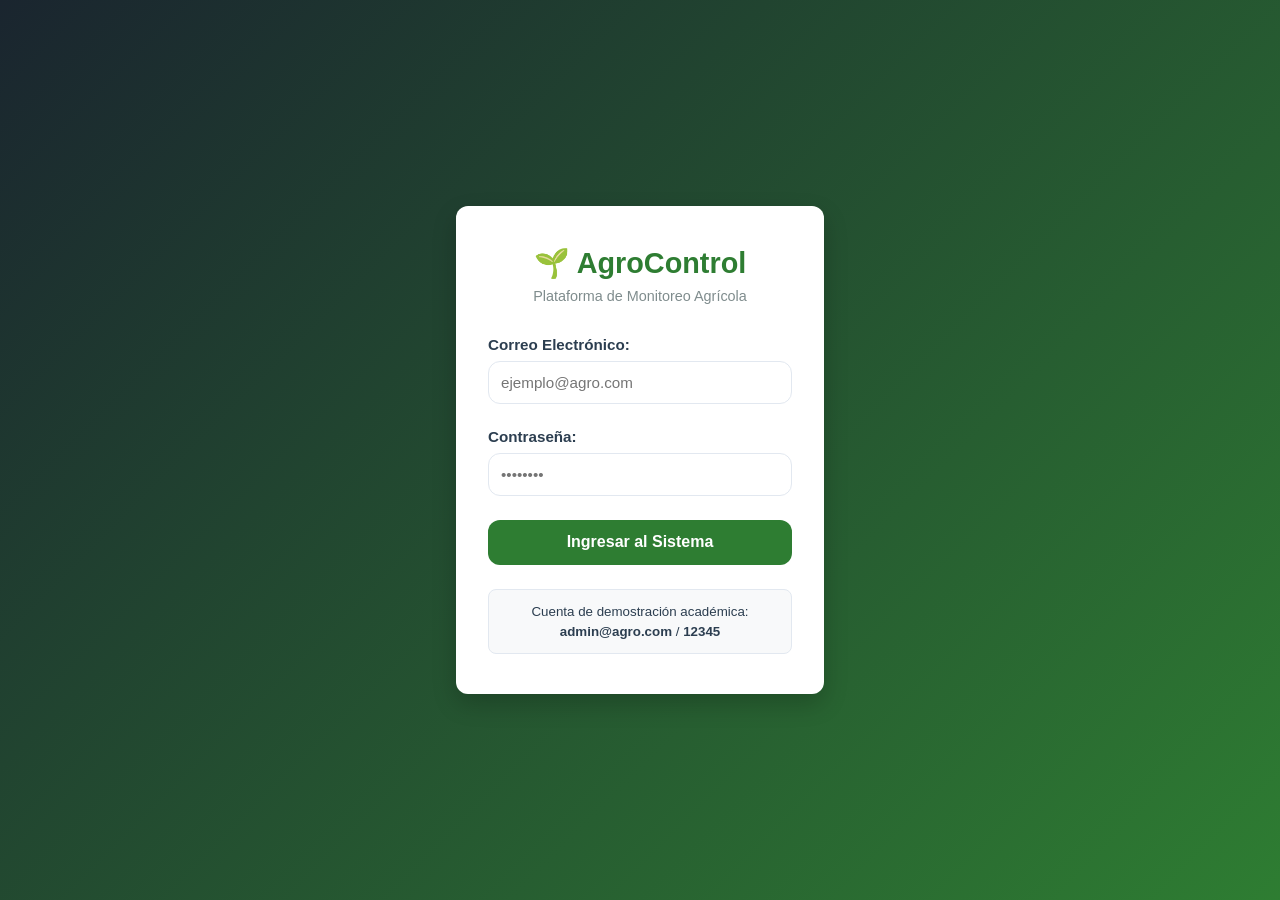
==== index.html @ d598c56b "proyecto de aplicaciones web" ====
<!DOCTYPE html>
<html lang="es">
<head>
    <meta charset="UTF-8">
    <meta name="viewport" content="width=device-width, initial-scale=1.0">
    <title>AgroControl - Identificación de Plagas</title>
    <link rel="stylesheet" href="css/style.css">
</head>
<body>

    <div class="dashboard-container">
        
        <aside class="sidebar">
            <div class="logo">
                <h2>AgroControl</h2>
            </div>
            <nav class="menu">
                <a href="#" class="active">Analizar Cultivo</a>
                <a href="#">Historial Local</a>
                <a href="#" id="btn-cerrar-sesion" style="margin-top: 10px; color: #e74c3c;">Cerrar Sesión</a>
            </nav>
            <div class="history-panel">
                <h3>Consultas Recientes</h3>
                <ul id="lista-historial">
                    <li><a href="#">Consulta 1</a></li>
                    <li><a href="#">Consulta 2</a></li>
                </ul>
            </div>
        </aside>

        <main class="main-content">
            <header class="main-header">
                <h1>Monitoreo y Diagnóstico Agrícola</h1>
                <p>Detecta plagas mediante descripción o imágenes asistido por IA.</p>
            </header>

            <section class="dashboard-grid">
                
                <div class="card card-form">
                    <h3>Formulario de Consulta</h3>
                    <form id="form-consulta">
                        
                        <div class="form-group">
                            <label for="descripcion">Descripción de los síntomas o la plaga:</label>
                            <textarea id="descripcion" placeholder="Ej. Hojas amarillas con pequeños puntos negros en el reverso, cultivo de tomate..."></textarea>
                        </div>

                        <div class="form-group">
                            <label for="imagen-plaga">O sube una fotografía del daño:</label>
                            <div class="file-drop-area">
                                <input type="file" id="imagen-plaga" accept="image/jpeg, image/png">
                                <p class="file-msg">Arrastra o selecciona una imagen (JPG/PNG)</p>
                            </div>
                            <div id="preview-container" class="hidden">
                                <img id="img-preview" src="" alt="Vista previa">
                            </div>
                        </div>

                        <button type="submit" id="btn-enviar" class="btn-primary">Analizar con Gemini</button>
                    </form>
                </div>

                <div class="card card-results" id="panel-resultados">
                    <div class="placeholder-results">
                        <p>Los resultados del análisis biológico aparecerán aquí una vez envíes el formulario.</p>
                    </div>
                    
                    <div id="resultado-activo" class="hidden">
                        <div class="result-header">
                            <h2 id="res-nombre-comun">Nombre de la Plaga</h2>
                            <em id="res-nombre-cientifico">Nombre científico</em>
                            <span id="res-confianza" class="badge">0% Confianza</span>
                        </div>
                        
                        <div class="result-body">
                            <div class="result-section">
                                <h4>Cultivos Afectados</h4>
                                <p id="res-cultivos"></p>
                            </div>
                            <div class="result-section">
                                <h4>Daños Causados</h4>
                                <p id="res-danos"></p>
                            </div>
                            
                            <h3>Estrategias de Manejo</h3>
                            <div class="management-grid">
                                <div class="manage-box cultural">
                                    <h5>Control Cultural</h5>
                                    <p id="res-cultural"></p>
                                </div>
                                <div class="manage-box biologico">
                                    <h5>Control Biológico</h5>
                                    <p id="res-biologico"></p>
                                </div>
                                <div class="manage-box quimico">
                                    <h5>Control Químico</h5>
                                    <p id="res-quimico"></p>
                                </div>
                            </div>
                        </div>
                    </div>

                </div>

            </section>
        </main>
    </div>

    <script type="module" src="js/main.js"></script>
</body>
</html>
---- css/style.css ----
/* ==========================================================================
   1. VARIABLES DE DISEÑO (Colores y Estilos Globales)
   ========================================================================== */
:root {
    --primary-color: #2e7d32;       /* Verde principal agrícola */
    --primary-hover: #1b5e20;       /* Verde más oscuro para estados hover */
    --bg-dashboard: #f4f6f9;        /* Fondo gris claro y limpio */
    --bg-card: #ffffff;             /* Fondo de tarjetas blanco */
    --text-main: #2c3e50;           /* Color de texto principal */
    --text-muted: #7f8c8d;          /* Color de texto secundario/atenuado */
    --border-color: #e2e8f0;        /* Color para bordes sutiles */
    
    /* Colores para los tipos de control y alertas */
    --cultural-color: #3498db;      /* Azul */
    --biologico-color: #2ecc71;     /* Verde brillante */
    --quimico-color: #e74c3c;        /* Rojo */
    --warning-color: #f1c40f;       /* Amarillo */
    
    --radius: 12px;                 /* Bordes redondeados modernos */
    --transition: all 0.3s ease;    /* Transiciones suaves */
}

/* ==========================================================================
   2. RESET Y ESTILOS BASE
   ========================================================================== */
* {
    margin: 0;
    padding: 0;
    box-sizing: border-box;
    font-family: 'Segoe UI', Tahoma, Geneva, Verdana, sans-serif;
}

body {
    background-color: var(--bg-dashboard);
    color: var(--text-main);
    min-height: 100vh;
}

/* ==========================================================================
   3. ESTRUCTURA PRINCIPAL (DASHBOARD LAYOUT)
   ========================================================================== */
.dashboard-container {
    display: flex;
    min-height: 100vh;
}

/* Barra Lateral (Sidebar) */
.sidebar {
    width: 280px;
    background-color: #1a252f;      /* Fondo oscuro elegante */
    color: #ffffff;
    padding: 2rem 1.5rem;
    display: flex;
    flex-direction: column;
    gap: 2rem;
}

.logo h2 {
    font-size: 1.5rem;
    color: #2ecc71;
    display: flex;
    align-items: center;
    gap: 0.5rem;
}

.menu {
    display: flex;
    flex-direction: column;
    gap: 0.5rem;
}

.menu a {
    color: #ecf0f1;
    text-decoration: none;
    padding: 0.8rem 1rem;
    border-radius: var(--radius);
    transition: var(--transition);
    font-weight: 500;
}

.menu a:hover, .menu a.active {
    background-color: var(--primary-color);
    color: #ffffff;
}

/* Panel de Historial dentro del Sidebar */
.history-panel {
    margin-top: auto; /* Empuja el historial hacia abajo */
    border-top: 1px solid #34495e;
    padding-top: 1.5rem;
}

.history-panel h3 {
    font-size: 0.9rem;
    text-transform: uppercase;
    letter-spacing: 1px;
    color: var(--text-muted);
    margin-bottom: 1rem;
}

#lista-historial {
    list-style: none;
    max-height: 200px;
    overflow-y: auto;
}

#lista-historial li {
    padding: 0.6rem;
    font-size: 0.85rem;
    border-bottom: 1px solid #34495e;
    cursor: pointer;
    transition: var(--transition);
    white-space: nowrap;
    overflow: hidden;
    text-overflow: ellipsis;
}

#lista-historial li:hover {
    color: #2ecc71;
    background-color: rgba(255, 255, 255, 0.05);
}

/* Área de Contenido Principal */
.main-content {
    flex: 1;
    padding: 2rem;
    display: flex;
    flex-direction: column;
    gap: 2rem;
}

.main-header h1 {
    font-size: 2rem;
    color: #1a252f;
    margin-bottom: 0.25rem;
}

.main-header p {
    color: var(--text-muted);
}

/* Grid del Dashboard (2 Columnas) */
.dashboard-grid {
    display: grid;
    grid-template-columns: 1fr 1.2fr; /* Columna de resultados un poco más ancha */
    gap: 1.5rem;
    align-items: start;
}

/* Targetas (Cards) Generales */
.card {
    background-color: var(--bg-card);
    border-radius: var(--radius);
    padding: 2rem;
    box-shadow: 0 4px 6px rgba(0, 0, 0, 0.05);
    border: 1px solid var(--border-color);
}

.card h3 {
    margin-bottom: 1.5rem;
    font-size: 1.25rem;
    color: #1a252f;
    border-bottom: 2px solid var(--border-color);
    padding-bottom: 0.5rem;
}

/* ==========================================================================
   4. FORMULARIO DE CONSULTA
   ========================================================================== */
.form-group {
    margin-bottom: 1.5rem;
}

.form-group label {
    display: block;
    margin-bottom: 0.5rem;
    font-weight: 600;
    font-size: 0.95rem;
}

textarea {
    width: 100%;
    height: 120px;
    padding: 0.75rem;
    border: 1px solid var(--border-color);
    border-radius: var(--radius);
    resize: none;
    font-size: 0.95rem;
    outline: none;
    transition: var(--transition);
}

textarea:focus {
    border-color: var(--primary-color);
    box-shadow: 0 0 0 3px rgba(46, 125, 50, 0.15);
}

/* Zona de Carga de Archivos (Drag & Drop) */
.file-drop-area {
    border: 2px dashed var(--border-color);
    border-radius: var(--radius);
    padding: 1.5rem;
    text-align: center;
    position: relative;
    background-color: #fafafa;
    cursor: pointer;
    transition: var(--transition);
}

.file-drop-area:hover {
    border-color: var(--primary-color);
    background-color: rgba(46, 125, 50, 0.02);
}

.file-drop-area input[type="file"] {
    position: absolute;
    left: 0;
    top: 0;
    width: 100%;
    height: 100%;
    opacity: 0;
    cursor: pointer;
}

.file-msg {
    color: var(--text-muted);
    font-size: 0.9rem;
}

/* Vista previa de imagen */
#preview-container {
    margin-top: 1rem;
    text-align: center;
}

#img-preview {
    max-width: 100%;
    max-height: 180px;
    border-radius: 8px;
    border: 1px solid var(--border-color);
}

/* Botón Principal */
.btn-primary {
    width: 100%;
    background-color: var(--primary-color);
    color: white;
    border: none;
    padding: 0.85rem;
    font-size: 1rem;
    font-weight: bold;
    border-radius: var(--radius);
    cursor: pointer;
    transition: var(--transition);
}

.btn-primary:hover {
    background-color: var(--primary-hover);
}

/* ==========================================================================
   5. FICHA DE RESULTADOS (RESPUESTA DE IA)
   ========================================================================== */
.placeholder-results {
    display: flex;
    align-items: center;
    justify-content: center;
    height: 300px;
    text-align: center;
    color: var(--text-muted);
    font-style: italic;
}

.result-header {
    margin-bottom: 1.5rem;
    position: relative;
}

.result-header h2 {
    color: var(--primary-color);
    font-size: 1.6rem;
}

.result-header em {
    color: var(--text-muted);
    font-size: 1rem;
    display: block;
    margin-top: 0.2rem;
}

/* Badge de Confianza */
.badge {
    position: absolute;
    right: 0;
    top: 50%;
    transform: translateY(-50%);
    background-color: var(--warning-color);
    color: #1a252f;
    padding: 0.35rem 0.75rem;
    border-radius: 20px;
    font-size: 0.85rem;
    font-weight: bold;
}

.result-section {
    margin-bottom: 1.25rem;
}

.result-section h4 {
    font-size: 0.95rem;
    color: #1a252f;
    margin-bottom: 0.3rem;
    text-transform: uppercase;
    letter-spacing: 0.5px;
}

.result-section p {
    font-size: 0.95rem;
    line-height: 1.5;
}

/* Grid de estrategias de manejo (3 Cajas) */
#resultado-activo h3 {
    margin-top: 1.5rem;
    margin-bottom: 1rem;
    font-size: 1.1rem;
}

.management-grid {
    display: grid;
    grid-template-columns: 1fr;
    gap: 1rem;
}

.manage-box {
    padding: 1rem;
    border-radius: 8px;
    border-left: 5px solid transparent;
}

.manage-box h5 {
    font-size: 0.95rem;
    margin-bottom: 0.3rem;
}

.manage-box p {
    font-size: 0.88rem;
    line-height: 1.4;
}

/* Variaciones por tipo de control */
.cultural {
    background-color: rgba(52, 152, 219, 0.08);
    border-left-color: var(--cultural-color);
}
.cultural h5 { color: var(--cultural-color); }

.biologico {
    background-color: rgba(46, 204, 113, 0.08);
    border-left-color: var(--biologico-color);
}
.biologico h5 { color: var(--biologico-color); }

.quimico {
    background-color: rgba(231, 76, 60, 0.08);
    border-left-color: var(--quimico-color);
}
.quimico h5 { color: var(--quimico-color); }


/* ==========================================================================
   6. CLASES DE UTILIDAD (CONTROL DE ESTADOS)
   ========================================================================== */
.hidden {
    display: none !important;
}

/* Responsive para pantallas medianas o pequeñas */
@media (max-width: 1024px) {
    .dashboard-grid {
        grid-template-columns: 1fr; /* Pasa a una sola columna */
    }
    
    .sidebar {
        width: 70px;
        padding: 2rem 0.5rem;
        align-items: center;
    }
    
    .logo h2, .menu a, .history-panel {
        display: none; /* Simplifica el sidebar en móviles/tablets */
    }
}
/* ==========================================================================
   7. ESTILOS ESPECÍFICOS PARA EL LOGIN
   ========================================================================== */
.login-body {
    display: flex;
    justify-content: center;
    align-items: center;
    background: linear-gradient(135deg, #1a252f 0%, #2e7d32 100%);
    height: 100vh;
}

.login-container {
    width: 100%;
    max-width: 400px;
    padding: 1rem;
}

.login-card {
    background-color: var(--bg-card);
    border-radius: var(--radius);
    padding: 2.5rem 2rem;
    box-shadow: 0 10px 25px rgba(0, 0, 0, 0.2);
}

.login-header {
    text-align: center;
    margin-bottom: 2rem;
}

.login-header h2 {
    color: var(--primary-color);
    font-size: 1.8rem;
    margin-bottom: 0.5rem;
}

.login-header p {
    color: var(--text-muted);
    font-size: 0.9rem;
}

/* Estilo para las entradas de texto del login */
.login-card input[type="email"],
.login-card input[type="password"] {
    width: 100%;
    padding: 0.75rem;
    border: 1px solid var(--border-color);
    border-radius: var(--radius);
    outline: none;
    font-size: 0.95rem;
    transition: var(--transition);
}

.login-card input[type="email"]:focus,
.login-card input[type="password"]:focus {
    border-color: var(--primary-color);
    box-shadow: 0 0 0 3px rgba(46, 125, 50, 0.15);
}

.login-footer {
    margin-top: 1.5rem;
    text-align: center;
    background-color: #f8f9fa;
    padding: 0.75rem;
    border-radius: 8px;
    border: 1px solid var(--border-color);
}

.login-footer small {
    color: var(--text-main);
    line-height: 1.4;
}
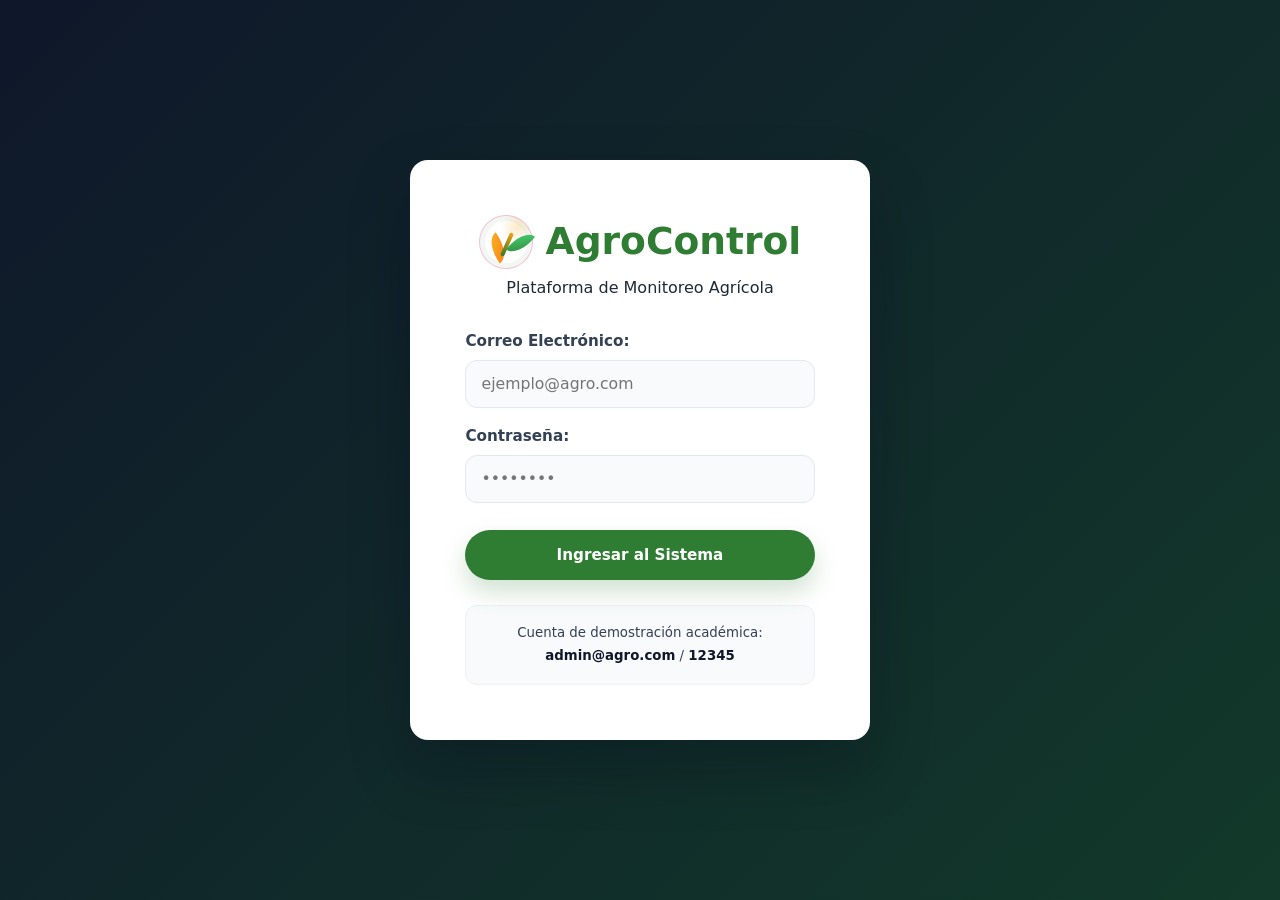
==== commit 363defbb: "Actualiza-interfaz-AgroControl" ====
--- a/index.html
+++ b/index.html
@@ -8,41 +8,47 @@
 </head>
 <body>
 
+    <header class="site-header">
+        <nav class="top-nav" aria-label="Navegación principal">
+            <a class="brand" href="#" aria-label="AgroControl inicio">
+                <span class="brand-mark" aria-hidden="true">
+                    <span class="brand-leaf leaf-one"></span>
+                    <span class="brand-leaf leaf-two"></span>
+                </span>
+                <span class="brand-name">AgroControl</span>
+            </a>
+
+            <div class="menu">
+                <a href="#" id="menu-analizar" class="active">Analizar Cultivo</a>
+                <a href="#" id="menu-calculadora">Calculadora de Dosis</a>
+                <a href="#historial-reciente">Consultas Recientes</a>
+                <a href="#panel-resultados">Resultados</a>
+            </div>
+
+            <a href="login.html" id="btn-cerrar-sesion" class="nav-cta" onclick="sessionStorage.clear();">Cerrar Sesión</a>
+        </nav>
+
+        <section class="history-panel" id="historial-reciente" aria-label="Consultas recientes">
+            <h3>Consultas Recientes</h3>
+            <ul id="lista-historial"></ul>
+        </section>
+    </header>
+
     <div class="dashboard-container">
-        
-        <aside class="sidebar">
-            <div class="logo">
-                <h2>AgroControl</h2>
-            </div>
-            <nav class="menu">
-                <a href="#" class="active">Analizar Cultivo</a>
-                <a href="#">Historial Local</a>
-                <a href="#" id="btn-cerrar-sesion" style="margin-top: 10px; color: #e74c3c;">Cerrar Sesión</a>
-            </nav>
-            <div class="history-panel">
-                <h3>Consultas Recientes</h3>
-                <ul id="lista-historial">
-                    <li><a href="#">Consulta 1</a></li>
-                    <li><a href="#">Consulta 2</a></li>
-                </ul>
-            </div>
-        </aside>
 
         <main class="main-content">
-            <header class="main-header">
-                <h1>Monitoreo y Diagnóstico Agrícola</h1>
-                <p>Detecta plagas mediante descripción o imágenes asistido por IA.</p>
+            <header class="main-header-moderno">
+                <h1>Tecnología agrícola que funciona. <span class="accent-text">Exacta.</span></h1>
+                <p>Agencia interna de monitoreo y control biológico para tus cultivos</p>
             </header>
 
-            <section class="dashboard-grid">
-                
+            <section id="vista-diagnostico" class="dashboard-grid">
                 <div class="card card-form">
                     <h3>Formulario de Consulta</h3>
                     <form id="form-consulta">
-                        
                         <div class="form-group">
                             <label for="descripcion">Descripción de los síntomas o la plaga:</label>
-                            <textarea id="descripcion" placeholder="Ej. Hojas amarillas con pequeños puntos negros en el reverso, cultivo de tomate..."></textarea>
+                            <textarea id="descripcion" placeholder="Ej. Hojas amarillas con pequeños puntos negros en el reverso..."></textarea>
                         </div>
 
                         <div class="form-group">
@@ -74,15 +80,20 @@
                         
                         <div class="result-body">
                             <div class="result-section">
-                                <h4>Cultivos Afectados</h4>
+                                <h4>📸 Fotos de Referencia Real (Comunidad iNaturalist)</h4>
+                                <div id="inaturalist-galeria" class="photos-grid"></div>
+                            </div>
+
+                            <div class="result-section">
+                                <h4>🎯 Cultivos Afectados</h4>
                                 <p id="res-cultivos"></p>
                             </div>
                             <div class="result-section">
-                                <h4>Daños Causados</h4>
+                                <h4>⚠️ Daños Causados</h4>
                                 <p id="res-danos"></p>
                             </div>
                             
-                            <h3>Estrategias de Manejo</h3>
+                            <h3>🛡️ Estrategias de Manejo</h3>
                             <div class="management-grid">
                                 <div class="manage-box cultural">
                                     <h5>Control Cultural</h5>
@@ -99,13 +110,81 @@
                             </div>
                         </div>
                     </div>
+                </div>
+            </section>
 
+            <section id="vista-calculadora" class="dashboard-grid hidden">
+                <div class="card">
+                    <h3>Cálculo de Insumos</h3>
+                    <form id="form-calculadora">
+                        <div class="form-group">
+                            <label for="calc-plaga">Selecciona la Plaga a tratar:</label>
+                            <select id="calc-plaga" required>
+                                <option value="" disabled selected>-- Elige una opción --</option>
+                                <option value="cogollero">Gusano Cogollero (Maíz)</option>
+                                <option value="pulgon">Pulgón Agrícola (Hortalizas)</option>
+                                <option value="blanca">Mosca Blanca (Tomate/Frutales)</option>
+                                <option value="arana">Araña Roja (General)</option>
+                            </select>
+                        </div>
+
+                        <div style="display: flex; gap: 10px; margin-bottom: 1.5rem;">
+                            <div style="flex: 2;">
+                                <label style="display:block; margin-bottom:0.5rem; font-weight:600;">Tamaño del terreno:</label>
+                                <input type="number" id="calc-tamano" min="1" step="any" placeholder="Ej. 500" required style="width: 100%; padding: 0.75rem; border: 1px solid var(--border-color); border-radius: var(--radius); outline: none;">
+                            </div>
+                            <div style="flex: 1;">
+                                <label style="display:block; margin-bottom:0.5rem; font-weight:600;">Unidad:</label>
+                                <select id="calc-unidad" style="width: 100%; padding: 0.75rem; border: 1px solid var(--border-color); border-radius: var(--radius); outline: none; background: white;">
+                                    <option value="m2">m²</option>
+                                    <option value="ha">Hectáreas</option>
+                                </select>
+                            </div>
+                        </div>
+
+                        <button type="submit" class="btn-primary">Calcular Dosificación</button>
+                    </form>
                 </div>
 
+                <div class="card" id="panel-calc-resultados">
+                    <h3>Dosificación Recomendada</h3>
+                    <div id="calc-placeholder" class="placeholder-results" style="height: 200px;">
+                        <p>Introduce los datos métricos de tu cultivo para generar las proporciones de mezcla.</p>
+                    </div>
+                    
+                    <div id="calc-resultado-activo" class="hidden">
+                        <div class="result-header">
+                            <h2 id="calc-res-plaga" style="color: var(--primary-color);">Tratamiento</h2>
+                        </div>
+                        
+                        <div class="management-grid">
+                            <div class="manage-box biologico">
+                                <h5 id="calc-lbl-insumo">Insumo Ecológico</h5>
+                                <p style="font-size: 1.4rem; font-weight: bold;" id="calc-res-insumo">0 L</p>
+                            </div>
+                            <div class="manage-box cultural">
+                                <h5>Volumen de Agua</h5>
+                                <p style="font-size: 1.4rem; font-weight: bold;" id="calc-res-agua">0 L</p>
+                            </div>
+                        </div>
+                        
+                        <div style="margin-top: 1.5rem; padding: 1rem; background-color: #f8f9fa; border-radius: 8px;">
+                            <h4>📅 Aplicación Técnica</h4>
+                            <p id="calc-res-nota" style="font-size: 0.9rem; font-style: italic;"></p>
+                        </div>
+                    </div>
+                </div>
             </section>
         </main>
     </div>
 
+    <script>
+        document.getElementById('btn-cerrar-sesion')?.addEventListener('click', (e) => {
+            e.preventDefault();
+            sessionStorage.clear();
+            window.location.replace('login.html');
+        });
+    </script>
     <script type="module" src="js/main.js"></script>
 </body>
-</html>+</html>
--- a/css/style.css
+++ b/css/style.css
@@ -1,23 +1,26 @@
 /* ==========================================================================
-   1. VARIABLES DE DISEÑO (Colores y Estilos Globales)
+   1. VARIABLES DE DISEÑO (Estilo Prémium Minimalista)
    ========================================================================== */
 :root {
     --primary-color: #2e7d32;       /* Verde principal agrícola */
-    --primary-hover: #1b5e20;       /* Verde más oscuro para estados hover */
-    --bg-dashboard: #f4f6f9;        /* Fondo gris claro y limpio */
-    --bg-card: #ffffff;             /* Fondo de tarjetas blanco */
-    --text-main: #2c3e50;           /* Color de texto principal */
-    --text-muted: #7f8c8d;          /* Color de texto secundario/atenuado */
-    --border-color: #e2e8f0;        /* Color para bordes sutiles */
+    --primary-hover: #1b5e20;       /* Verde oscuro para hover */
+    --accent-color: #f59e0b;        /* Acento cálido para llamados a la acción */
+    --accent-strong: #d81b60;       /* Acento tipo referencia para barras y botones */
+    --bg-dashboard: #f8fafc;        /* Fondo gris ultra claro y limpio */
+    --bg-card: #ffffff;             /* Fondo blanco para tarjetas */
+    --text-main: #0f172a;           /* Texto oscuro moderno */
+    --text-muted: #64748b;          /* Texto secundario atenuado */
+    --border-color: #e2e8f0;        /* Bordes sutiles */
     
-    /* Colores para los tipos de control y alertas */
-    --cultural-color: #3498db;      /* Azul */
-    --biologico-color: #2ecc71;     /* Verde brillante */
-    --quimico-color: #e74c3c;        /* Rojo */
-    --warning-color: #f1c40f;       /* Amarillo */
+    /* Colores temáticos de control */
+    --cultural-color: #3498db;
+    --biologico-color: #2ecc71;
+    --quimico-color: #e74c3c;
+    --warning-color: #f1c40f;
     
-    --radius: 12px;                 /* Bordes redondeados modernos */
-    --transition: all 0.3s ease;    /* Transiciones suaves */
+    --radius-lg: 20px;              /* Bordes muy redondeados como la referencia */
+    --radius-md: 12px;
+    --transition: all 0.3s cubic-bezier(0.4, 0, 0.2, 1);
 }
 
 /* ==========================================================================
@@ -27,145 +30,349 @@
     margin: 0;
     padding: 0;
     box-sizing: border-box;
-    font-family: 'Segoe UI', Tahoma, Geneva, Verdana, sans-serif;
+    font-family: 'Segoe UI', system-ui, -apple-system, sans-serif;
 }
 
 body {
-    background-color: var(--bg-dashboard);
+    position: relative;
+    isolation: isolate;
+    overflow-x: hidden;
+    background:
+        linear-gradient(135deg, rgba(248, 250, 252, 0.92), rgba(236, 253, 245, 0.86)),
+        var(--bg-dashboard);
     color: var(--text-main);
     min-height: 100vh;
 }
 
+body:not(.login-body)::before,
+body:not(.login-body)::after {
+    content: "";
+    position: fixed;
+    inset: 0;
+    pointer-events: none;
+    z-index: 0;
+}
+
+body:not(.login-body) > * {
+    position: relative;
+    z-index: 1;
+}
+
+body:not(.login-body)::before {
+    background:
+        linear-gradient(115deg, transparent 0 24%, rgba(46, 125, 50, 0.08) 24% 26%, transparent 26% 45%, rgba(245, 158, 11, 0.08) 45% 46%, transparent 46% 100%),
+        repeating-linear-gradient(105deg, rgba(46, 125, 50, 0.08) 0 2px, transparent 2px 34px),
+        linear-gradient(180deg, rgba(240, 253, 244, 0.95), rgba(248, 250, 252, 0.98) 46%, rgba(236, 253, 245, 0.92));
+    background-size: 140% 140%, 320px 320px, 100% 100%;
+    opacity: 0.95;
+    animation: fieldDrift 18s linear infinite;
+}
+
+body:not(.login-body)::after {
+    background:
+        radial-gradient(circle at 18% 18%, rgba(255, 255, 255, 0.82) 0 1px, transparent 1px 100%),
+        linear-gradient(90deg, rgba(15, 23, 42, 0.035) 1px, transparent 1px),
+        linear-gradient(180deg, rgba(15, 23, 42, 0.03) 1px, transparent 1px);
+    background-size: 120px 120px, 64px 64px, 64px 64px;
+    -webkit-mask-image: linear-gradient(180deg, rgba(0, 0, 0, 0.92), transparent 78%);
+    mask-image: linear-gradient(180deg, rgba(0, 0, 0, 0.92), transparent 78%);
+    opacity: 0.55;
+    animation: dataPulse 9s ease-in-out infinite alternate;
+}
+
+@keyframes fieldDrift {
+    from {
+        background-position: 0 0, 0 0, 0 0;
+    }
+
+    to {
+        background-position: 160px 90px, 320px 0, 0 0;
+    }
+}
+
+@keyframes dataPulse {
+    from {
+        opacity: 0.35;
+        transform: translateY(0);
+    }
+
+    to {
+        opacity: 0.65;
+        transform: translateY(-14px);
+    }
+}
+
 /* ==========================================================================
-   3. ESTRUCTURA PRINCIPAL (DASHBOARD LAYOUT)
+   3. STRUCTURA PRINCIPAL (DASHBOARD)
    ========================================================================== */
 .dashboard-container {
+    display: block;
+    min-height: calc(100vh - 190px);
+}
+
+.site-header {
+    position: sticky;
+    top: 0;
+    z-index: 20;
+    background-color: rgba(255, 255, 255, 0.9);
+    -webkit-backdrop-filter: blur(16px);
+    backdrop-filter: blur(16px);
+    box-shadow: 0 10px 30px rgba(15, 23, 42, 0.06);
+}
+
+.top-nav {
+    min-height: 100px;
+    padding: 0 clamp(1rem, 5vw, 5.5rem);
     display: flex;
-    min-height: 100vh;
-}
-
-/* Barra Lateral (Sidebar) */
-.sidebar {
-    width: 280px;
-    background-color: #1a252f;      /* Fondo oscuro elegante */
+    align-items: center;
+    justify-content: space-between;
+    gap: 2rem;
+    background-color: transparent;
+}
+
+.brand {
+    color: #1f2937;
+    text-decoration: none;
+    display: inline-flex;
+    align-items: center;
+    gap: 0.65rem;
+    flex: 0 0 auto;
+}
+
+.brand-mark {
+    width: 64px;
+    height: 64px;
+    position: relative;
+    display: inline-flex;
+    align-items: center;
+    justify-content: center;
+    border-radius: 50%;
+    border: 1px solid rgba(216, 27, 96, 0.28);
+    background:
+        radial-gradient(circle at 72% 22%, rgba(245, 158, 11, 0.22), transparent 30%),
+        #ffffff;
+    box-shadow: inset 0 0 0 5px rgba(46, 125, 50, 0.06);
+}
+
+.brand-mark::after {
+    content: "";
+    width: 4px;
+    height: 30px;
+    position: absolute;
+    bottom: 13px;
+    left: 30px;
+    border-radius: 999px;
+    background: linear-gradient(180deg, var(--accent-color), var(--primary-color));
+    transform: rotate(24deg);
+}
+
+.brand-leaf {
+    position: absolute;
+    display: block;
+    width: 18px;
+    height: 34px;
+    border-radius: 100% 0 100% 0;
+    transform-origin: 50% 85%;
+}
+
+.leaf-one {
+    top: 12px;
+    left: 31px;
+    background: linear-gradient(135deg, #4ade80, var(--primary-color));
+    transform: rotate(38deg);
+}
+
+.leaf-two {
+    top: 18px;
+    left: 18px;
+    background: linear-gradient(135deg, #fbbf24, #f97316);
+    transform: rotate(-36deg);
+}
+
+.brand-name {
+    font-size: 1.8rem;
+    font-weight: 800;
+    letter-spacing: 0;
+}
+
+.menu {
+    display: flex;
+    align-items: center;
+    justify-content: center;
+    gap: clamp(0.35rem, 1.5vw, 1rem);
+    flex: 1;
+}
+
+.menu a {
+    color: #1f2937;
+    text-decoration: none;
+    padding: 0.7rem 0.85rem;
+    border-radius: 999px;
+    transition: var(--transition);
+    font-weight: 650;
+    white-space: nowrap;
+}
+
+.menu a:hover, .menu a.active {
+    background-color: #f0fdf4;
+    color: var(--primary-color);
+}
+
+.menu a.active {
+    box-shadow: inset 0 0 0 1px rgba(46, 125, 50, 0.18);
+}
+
+.nav-cta {
+    min-height: 46px;
+    padding: 0.78rem 1.55rem;
+    border-radius: 999px;
+    display: inline-flex;
+    align-items: center;
+    justify-content: center;
+    gap: 0.55rem;
     color: #ffffff;
-    padding: 2rem 1.5rem;
+    text-decoration: none;
+    font-weight: 800;
+    background: linear-gradient(90deg, var(--primary-color), #43a047);
+    box-shadow: 0 12px 24px rgba(46, 125, 50, 0.2);
+    white-space: nowrap;
+    transition: var(--transition);
+}
+
+.nav-cta::before {
+    content: "";
+    width: 9px;
+    height: 9px;
+    border-radius: 50%;
+    background-color: #ffffff;
+}
+
+.nav-cta:hover {
+    transform: translateY(-2px);
+    box-shadow: 0 16px 30px rgba(46, 125, 50, 0.28);
+}
+
+.history-panel {
+    width: min(1200px, calc(100% - 2rem));
+    margin: 0 auto;
+    padding: 0 0 1.2rem 0;
+    display: flex;
+    align-items: center;
+    gap: 1rem;
+}
+
+.history-panel h3 {
+    font-size: 0.8rem;
+    text-transform: uppercase;
+    letter-spacing: 0.08em;
+    color: #64748b;
+    white-space: nowrap;
+}
+
+#lista-historial {
+    flex: 1;
+    list-style: none;
+    display: flex;
+    gap: 0.6rem;
+    overflow-x: auto;
+    padding-bottom: 0.1rem;
+}
+
+#lista-historial:empty::before {
+    content: "Sin consultas recientes";
+    color: var(--text-muted);
+    font-size: 0.88rem;
+    font-style: italic;
+}
+
+#lista-historial li {
+    flex: 0 0 auto;
+    padding: 0.5rem 0.8rem;
+    font-size: 0.85rem;
+    color: #475569;
+    background-color: #f8fafc;
+    border: 1px solid var(--border-color);
+    border-radius: 999px;
+    cursor: pointer;
+    transition: var(--transition);
+    white-space: nowrap;
+}
+
+#lista-historial li:hover {
+    color: var(--primary-color);
+    border-color: rgba(46, 125, 50, 0.28);
+    background-color: #f0fdf4;
+}
+
+/* Área de Trabajo Principal */
+.main-content {
+    width: min(1200px, calc(100% - 2rem));
+    margin: 0 auto;
+    padding: 3rem 0 4rem;
     display: flex;
     flex-direction: column;
     gap: 2rem;
 }
 
-.logo h2 {
-    font-size: 1.5rem;
-    color: #2ecc71;
-    display: flex;
-    align-items: center;
-    gap: 0.5rem;
-}
-
-.menu {
-    display: flex;
-    flex-direction: column;
-    gap: 0.5rem;
-}
-
-.menu a {
-    color: #ecf0f1;
-    text-decoration: none;
-    padding: 0.8rem 1rem;
-    border-radius: var(--radius);
-    transition: var(--transition);
-    font-weight: 500;
-}
-
-.menu a:hover, .menu a.active {
-    background-color: var(--primary-color);
-    color: #ffffff;
-}
-
-/* Panel de Historial dentro del Sidebar */
-.history-panel {
-    margin-top: auto; /* Empuja el historial hacia abajo */
-    border-top: 1px solid #34495e;
-    padding-top: 1.5rem;
-}
-
-.history-panel h3 {
-    font-size: 0.9rem;
-    text-transform: uppercase;
-    letter-spacing: 1px;
+/* Encabezado Moderno tipo "Hero" */
+.main-header-moderno {
+    text-align: center;
+    margin-bottom: 1.5rem;
+}
+
+.main-header-moderno h1 {
+    font-size: clamp(2.2rem, 4vw, 3.6rem);
+    font-weight: 800;
+    color: #0f172a;
+    letter-spacing: 0;
+    margin-bottom: 0.5rem;
+}
+
+.main-header-moderno .accent-text {
+    color: var(--primary-color);
+}
+
+.main-header-moderno p {
+    font-size: 1.15rem;
     color: var(--text-muted);
-    margin-bottom: 1rem;
-}
-
-#lista-historial {
-    list-style: none;
-    max-height: 200px;
-    overflow-y: auto;
-}
-
-#lista-historial li {
-    padding: 0.6rem;
-    font-size: 0.85rem;
-    border-bottom: 1px solid #34495e;
-    cursor: pointer;
-    transition: var(--transition);
-    white-space: nowrap;
-    overflow: hidden;
-    text-overflow: ellipsis;
-}
-
-#lista-historial li:hover {
-    color: #2ecc71;
-    background-color: rgba(255, 255, 255, 0.05);
-}
-
-/* Área de Contenido Principal */
-.main-content {
-    flex: 1;
-    padding: 2rem;
-    display: flex;
-    flex-direction: column;
-    gap: 2rem;
-}
-
-.main-header h1 {
-    font-size: 2rem;
-    color: #1a252f;
-    margin-bottom: 0.25rem;
-}
-
-.main-header p {
-    color: var(--text-muted);
-}
-
-/* Grid del Dashboard (2 Columnas) */
+}
+
+/* Grid del Dashboard */
 .dashboard-grid {
     display: grid;
-    grid-template-columns: 1fr 1.2fr; /* Columna de resultados un poco más ancha */
-    gap: 1.5rem;
+    grid-template-columns: 1fr 1.1fr;
+    gap: 2rem;
     align-items: start;
 }
 
-/* Targetas (Cards) Generales */
+/* ==========================================================================
+   4. TARJETAS MODERNAS DE ALTO IMPACTO
+   ========================================================================== */
 .card {
-    background-color: var(--bg-card);
-    border-radius: var(--radius);
-    padding: 2rem;
-    box-shadow: 0 4px 6px rgba(0, 0, 0, 0.05);
-    border: 1px solid var(--border-color);
+    background-color: rgba(255, 255, 255, 0.92);
+    -webkit-backdrop-filter: blur(14px);
+    backdrop-filter: blur(14px);
+    border-radius: var(--radius-lg);
+    padding: 2.5rem;
+    box-shadow: 0 4px 20px rgba(15, 23, 42, 0.02);
+    border: 1px solid rgba(15, 23, 42, 0.05);
+    transition: transform 0.3s ease;
+}
+
+.card:hover {
+    transform: translateY(-4px); /* Sutil efecto flotante */
 }
 
 .card h3 {
     margin-bottom: 1.5rem;
-    font-size: 1.25rem;
-    color: #1a252f;
-    border-bottom: 2px solid var(--border-color);
-    padding-bottom: 0.5rem;
+    font-size: 1.6rem;
+    font-weight: 700;
+    color: #0f172a;
+    letter-spacing: -0.5px;
 }
 
 /* ==========================================================================
-   4. FORMULARIO DE CONSULTA
+   5. COMPONENTES DE FORMULARIOS Y BOTÓN PÍLDORA
    ========================================================================== */
 .form-group {
     margin-bottom: 1.5rem;
@@ -173,43 +380,48 @@
 
 .form-group label {
     display: block;
-    margin-bottom: 0.5rem;
+    margin-bottom: 0.6rem;
     font-weight: 600;
     font-size: 0.95rem;
-}
-
-textarea {
+    color: #334155;
+}
+
+textarea, select {
     width: 100%;
-    height: 120px;
-    padding: 0.75rem;
+    padding: 0.85rem;
     border: 1px solid var(--border-color);
-    border-radius: var(--radius);
-    resize: none;
+    border-radius: var(--radius-md);
+    background-color: #f8fafc;
     font-size: 0.95rem;
     outline: none;
     transition: var(--transition);
 }
 
-textarea:focus {
+textarea {
+    height: 130px;
+    resize: none;
+}
+
+textarea:focus, select:focus {
     border-color: var(--primary-color);
-    box-shadow: 0 0 0 3px rgba(46, 125, 50, 0.15);
-}
-
-/* Zona de Carga de Archivos (Drag & Drop) */
+    background-color: #ffffff;
+    box-shadow: 0 0 0 4px rgba(46, 125, 50, 0.1);
+}
+
 .file-drop-area {
     border: 2px dashed var(--border-color);
-    border-radius: var(--radius);
-    padding: 1.5rem;
+    border-radius: var(--radius-md);
+    padding: 2rem;
     text-align: center;
     position: relative;
-    background-color: #fafafa;
+    background-color: #f8fafc;
     cursor: pointer;
     transition: var(--transition);
 }
 
 .file-drop-area:hover {
     border-color: var(--primary-color);
-    background-color: rgba(46, 125, 50, 0.02);
+    background-color: rgba(46, 125, 50, 0.01);
 }
 
 .file-drop-area input[type="file"] {
@@ -227,7 +439,6 @@
     font-size: 0.9rem;
 }
 
-/* Vista previa de imagen */
 #preview-container {
     margin-top: 1rem;
     text-align: center;
@@ -235,37 +446,47 @@
 
 #img-preview {
     max-width: 100%;
-    max-height: 180px;
+    max-height: 160px;
     border-radius: 8px;
-    border: 1px solid var(--border-color);
-}
-
-/* Botón Principal */
+}
+
+/* BOTÓN ESTILO PÍLDORA DE ALTO IMPACTO (Alineado a la derecha) */
 .btn-primary {
-    width: 100%;
+    display: block;
+    margin-left: auto;         /* Lo empuja a la esquina inferior derecha */
+    width: auto;               /* Deja de ser tosco a pantalla completa */
     background-color: var(--primary-color);
-    color: white;
+    color: #ffffff;
     border: none;
-    padding: 0.85rem;
-    font-size: 1rem;
-    font-weight: bold;
-    border-radius: var(--radius);
+    padding: 0.75rem 2rem;
+    font-size: 0.95rem;
+    font-weight: 600;
+    border-radius: 50px;       /* Forma de píldora redonda perfecta */
     cursor: pointer;
+    box-shadow: 0 4px 10px rgba(46, 125, 50, 0.15);
     transition: var(--transition);
 }
 
 .btn-primary:hover {
     background-color: var(--primary-hover);
+    transform: translateY(-2px);
+    box-shadow: 0 6px 15px rgba(46, 125, 50, 0.25);
+}
+
+.btn-primary:disabled {
+    background-color: var(--text-muted);
+    cursor: not-allowed;
+    transform: none;
 }
 
 /* ==========================================================================
-   5. FICHA DE RESULTADOS (RESPUESTA DE IA)
+   6. FICHA DE RESULTADOS Y GALERÍAS
    ========================================================================== */
 .placeholder-results {
     display: flex;
     align-items: center;
     justify-content: center;
-    height: 300px;
+    height: 250px;
     text-align: center;
     color: var(--text-muted);
     font-style: italic;
@@ -278,52 +499,65 @@
 
 .result-header h2 {
     color: var(--primary-color);
-    font-size: 1.6rem;
+    font-size: 1.8rem;
+    font-weight: 700;
 }
 
 .result-header em {
     color: var(--text-muted);
     font-size: 1rem;
     display: block;
-    margin-top: 0.2rem;
-}
-
-/* Badge de Confianza */
+    margin-top: 0.25rem;
+}
+
 .badge {
     position: absolute;
     right: 0;
     top: 50%;
     transform: translateY(-50%);
-    background-color: var(--warning-color);
-    color: #1a252f;
-    padding: 0.35rem 0.75rem;
-    border-radius: 20px;
+    background-color: rgba(241, 196, 15, 0.15);
+    color: #b7791f;
+    padding: 0.4rem 0.8rem;
+    border-radius: 30px;
+    font-size: 0.8rem;
+    font-weight: 700;
+}
+
+.result-section {
+    margin-bottom: 1.5rem;
+}
+
+.result-section h4 {
     font-size: 0.85rem;
-    font-weight: bold;
-}
-
-.result-section {
-    margin-bottom: 1.25rem;
-}
-
-.result-section h4 {
-    font-size: 0.95rem;
-    color: #1a252f;
-    margin-bottom: 0.3rem;
+    color: #475569;
+    margin-bottom: 0.4rem;
     text-transform: uppercase;
     letter-spacing: 0.5px;
 }
 
 .result-section p {
     font-size: 0.95rem;
-    line-height: 1.5;
-}
-
-/* Grid de estrategias de manejo (3 Cajas) */
-#resultado-activo h3 {
-    margin-top: 1.5rem;
-    margin-bottom: 1rem;
-    font-size: 1.1rem;
+    line-height: 1.6;
+}
+
+.photos-grid {
+    display: grid;
+    grid-template-columns: repeat(auto-fit, minmax(110px, 1fr));
+    gap: 12px;
+    margin: 0.75rem 0 1.5rem 0;
+}
+
+.inaturalist-img {
+    width: 100%;
+    height: 100px;
+    object-fit: cover;
+    border-radius: 8px;
+    box-shadow: 0 2px 5px rgba(0,0,0,0.05);
+    transition: var(--transition);
+}
+
+.inaturalist-img:hover {
+    transform: scale(1.05);
 }
 
 .management-grid {
@@ -333,132 +567,265 @@
 }
 
 .manage-box {
-    padding: 1rem;
-    border-radius: 8px;
-    border-left: 5px solid transparent;
+    padding: 1.25rem;
+    border-radius: 12px;
+    border-left: 4px solid transparent;
 }
 
 .manage-box h5 {
-    font-size: 0.95rem;
+    font-size: 1rem;
     margin-bottom: 0.3rem;
 }
 
 .manage-box p {
+    font-size: 0.9rem;
+    line-height: 1.5;
+}
+
+.cultural { background-color: #f0f7ff; border-left-color: var(--cultural-color); }
+.cultural h5 { color: var(--cultural-color); }
+
+.biologico { background-color: #f0fdf4; border-left-color: var(--biologico-color); }
+.biologico h5 { color: var(--biologico-color); }
+
+.quimico { background-color: #fef2f2; border-left-color: var(--quimico-color); }
+.quimico h5 { color: var(--quimico-color); }
+
+.loading-text, .no-photos {
     font-size: 0.88rem;
-    line-height: 1.4;
-}
-
-/* Variaciones por tipo de control */
-.cultural {
-    background-color: rgba(52, 152, 219, 0.08);
-    border-left-color: var(--cultural-color);
-}
-.cultural h5 { color: var(--cultural-color); }
-
-.biologico {
-    background-color: rgba(46, 204, 113, 0.08);
-    border-left-color: var(--biologico-color);
-}
-.biologico h5 { color: var(--biologico-color); }
-
-.quimico {
-    background-color: rgba(231, 76, 60, 0.08);
-    border-left-color: var(--quimico-color);
-}
-.quimico h5 { color: var(--quimico-color); }
-
+    color: var(--text-muted);
+    font-style: italic;
+}
 
 /* ==========================================================================
-   6. CLASES DE UTILIDAD (CONTROL DE ESTADOS)
-   ========================================================================== */
-.hidden {
-    display: none !important;
-}
-
-/* Responsive para pantallas medianas o pequeñas */
-@media (max-width: 1024px) {
-    .dashboard-grid {
-        grid-template-columns: 1fr; /* Pasa a una sola columna */
-    }
-    
-    .sidebar {
-        width: 70px;
-        padding: 2rem 0.5rem;
-        align-items: center;
-    }
-    
-    .logo h2, .menu a, .history-panel {
-        display: none; /* Simplifica el sidebar en móviles/tablets */
-    }
-}
-/* ==========================================================================
-   7. ESTILOS ESPECÍFICOS PARA EL LOGIN
+   7. ESTILOS DE LOGIN Y UTILIDADES
    ========================================================================== */
 .login-body {
     display: flex;
     justify-content: center;
     align-items: center;
-    background: linear-gradient(135deg, #1a252f 0%, #2e7d32 100%);
-    height: 100vh;
+    min-height: 100vh;
+    padding: 2rem;
+    background:
+        linear-gradient(135deg, rgba(15, 23, 42, 0.96), rgba(18, 58, 42, 0.98)),
+        #0f172a;
 }
 
 .login-container {
     width: 100%;
-    max-width: 400px;
-    padding: 1rem;
+    max-width: 460px;
 }
 
 .login-card {
-    background-color: var(--bg-card);
-    border-radius: var(--radius);
-    padding: 2.5rem 2rem;
-    box-shadow: 0 10px 25px rgba(0, 0, 0, 0.2);
+    background-color: #ffffff;
+    border-radius: 18px;
+    padding: clamp(2rem, 6vw, 3.4rem);
+    box-shadow: 0 28px 60px rgba(2, 6, 23, 0.26);
+    border: 1px solid rgba(255, 255, 255, 0.75);
 }
 
 .login-header {
     text-align: center;
-    margin-bottom: 2rem;
+    margin-bottom: 2.2rem;
+}
+
+.login-brand {
+    display: flex;
+    align-items: center;
+    justify-content: center;
+    gap: 0.8rem;
+    margin-bottom: 0.55rem;
+}
+
+.login-brand .brand-mark {
+    width: 54px;
+    height: 54px;
+}
+
+.login-brand .brand-mark::after {
+    height: 25px;
+    bottom: 11px;
+    left: 25px;
+}
+
+.login-brand .brand-leaf {
+    width: 15px;
+    height: 28px;
+}
+
+.login-brand .leaf-one {
+    top: 11px;
+    left: 27px;
+}
+
+.login-brand .leaf-two {
+    top: 16px;
+    left: 16px;
 }
 
 .login-header h2 {
     color: var(--primary-color);
-    font-size: 1.8rem;
-    margin-bottom: 0.5rem;
+    font-size: 2.35rem;
+    line-height: 1;
+    letter-spacing: 0;
 }
 
 .login-header p {
-    color: var(--text-muted);
-    font-size: 0.9rem;
-}
-
-/* Estilo para las entradas de texto del login */
-.login-card input[type="email"],
-.login-card input[type="password"] {
+    color: #1f2937;
+    font-size: 1rem;
+}
+
+.login-card form {
+    display: grid;
+    gap: 1.2rem;
+}
+
+.login-card .form-group {
+    margin-bottom: 0;
+}
+
+.login-card input {
     width: 100%;
-    padding: 0.75rem;
+    height: 48px;
+    padding: 0 0.95rem;
     border: 1px solid var(--border-color);
-    border-radius: var(--radius);
+    border-radius: 12px;
+    background-color: #f8fafc;
+    color: var(--text-main);
+    font-size: 0.98rem;
     outline: none;
-    font-size: 0.95rem;
     transition: var(--transition);
 }
 
-.login-card input[type="email"]:focus,
-.login-card input[type="password"]:focus {
+.login-card input:focus {
     border-color: var(--primary-color);
-    box-shadow: 0 0 0 3px rgba(46, 125, 50, 0.15);
+    background-color: #ffffff;
+    box-shadow: 0 0 0 4px rgba(46, 125, 50, 0.12);
+}
+
+.login-card .btn-primary {
+    width: 100%;
+    min-height: 50px;
+    margin: 0.5rem 0 0;
+    justify-self: stretch;
+    box-shadow: 0 12px 24px rgba(46, 125, 50, 0.22);
 }
 
 .login-footer {
-    margin-top: 1.5rem;
+    margin-top: 1.6rem;
     text-align: center;
-    background-color: #f8f9fa;
-    padding: 0.75rem;
-    border-radius: 8px;
-    border: 1px solid var(--border-color);
+    background-color: #f8fafc;
+    padding: 1rem;
+    border-radius: 12px;
+    border: 1px solid #edf2f7;
 }
 
 .login-footer small {
-    color: var(--text-main);
-    line-height: 1.4;
-}+    color: #334155;
+    line-height: 1.7;
+}
+
+.login-footer strong {
+    color: #0f172a;
+}
+
+.hidden { display: none !important; }
+
+@media (prefers-reduced-motion: reduce) {
+    body:not(.login-body)::before,
+    body:not(.login-body)::after {
+        animation: none;
+    }
+}
+
+@media (max-width: 1024px) {
+    .top-nav {
+        min-height: auto;
+        padding: 1.2rem;
+        flex-wrap: wrap;
+        gap: 1rem;
+    }
+
+    .menu {
+        order: 3;
+        width: 100%;
+        flex: 0 0 100%;
+        justify-content: center;
+        flex-wrap: wrap;
+    }
+
+    .history-panel {
+        align-items: flex-start;
+        flex-direction: column;
+    }
+
+    #lista-historial {
+        width: 100%;
+    }
+
+    .dashboard-grid {
+        grid-template-columns: 1fr;
+    }
+}
+
+@media (max-width: 640px) {
+    .login-body {
+        padding: 1rem;
+    }
+
+    .login-card {
+        border-radius: 16px;
+    }
+
+    .login-header h2 {
+        font-size: 2rem;
+    }
+
+    .contact-strip-inner {
+        justify-content: flex-start;
+        overflow-x: auto;
+        gap: 1.2rem;
+    }
+
+    .top-nav {
+        justify-content: center;
+    }
+
+    .brand {
+        width: 100%;
+        justify-content: center;
+    }
+
+    .brand-mark {
+        width: 54px;
+        height: 54px;
+    }
+
+    .brand-name {
+        font-size: 1.55rem;
+    }
+
+    .nav-cta {
+        width: min(100%, 240px);
+    }
+
+    .menu a {
+        font-size: 0.9rem;
+        padding: 0.6rem 0.75rem;
+    }
+
+    .main-content {
+        padding-top: 2.2rem;
+    }
+
+    .card {
+        padding: 1.5rem;
+    }
+
+    .badge {
+        position: static;
+        display: inline-flex;
+        margin-top: 0.75rem;
+        transform: none;
+    }
+}
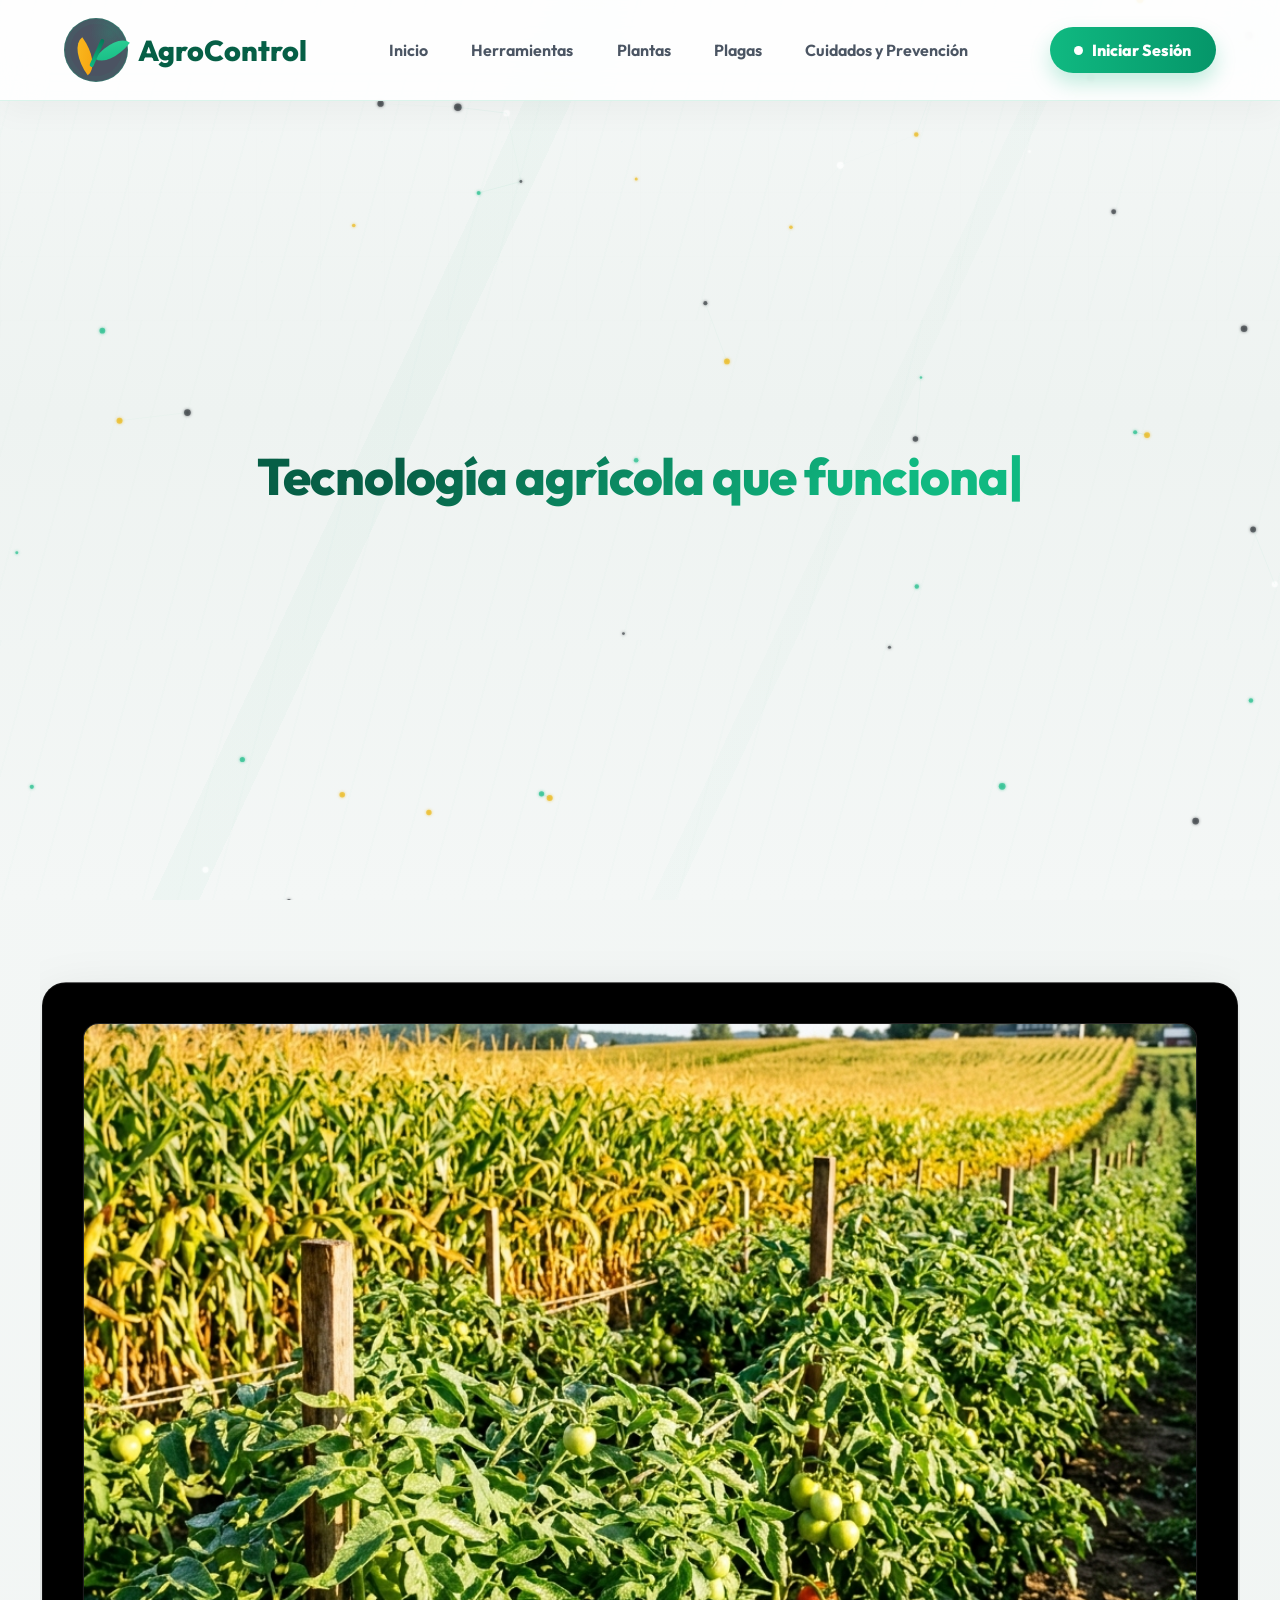
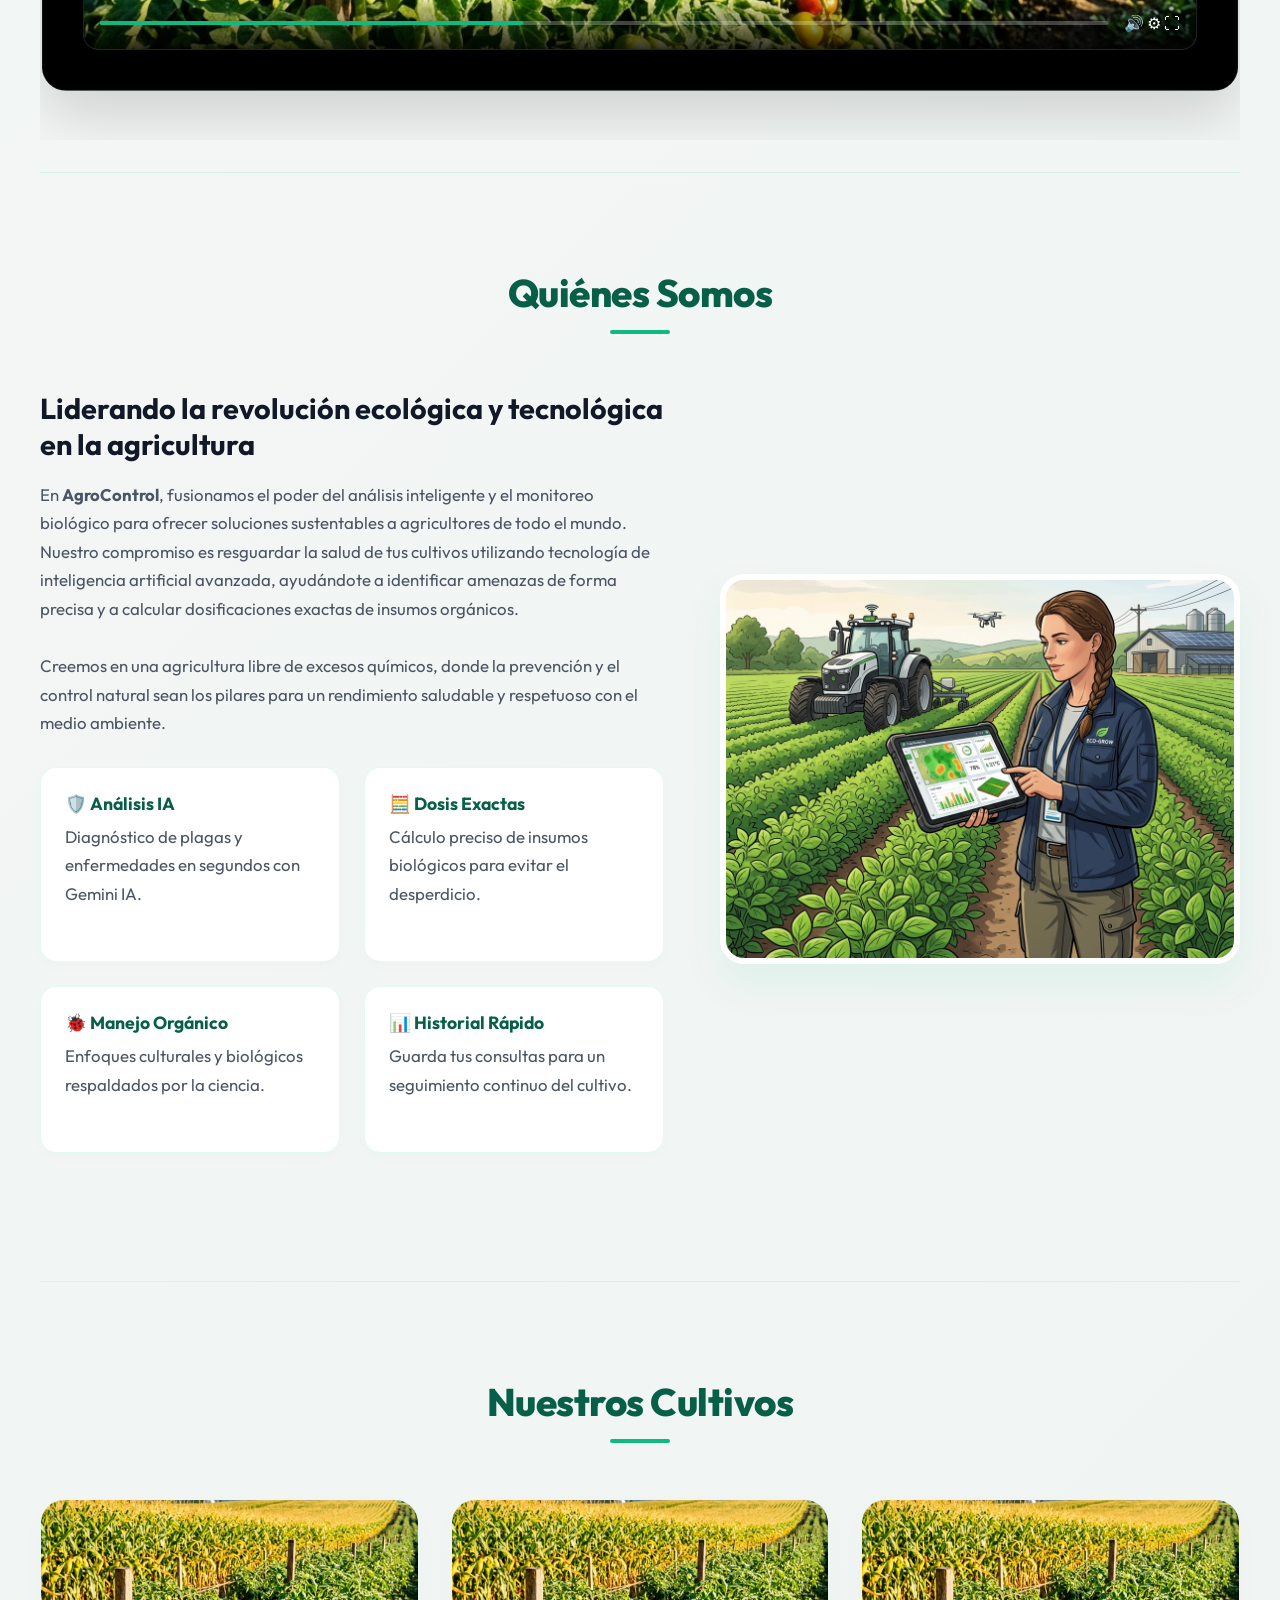
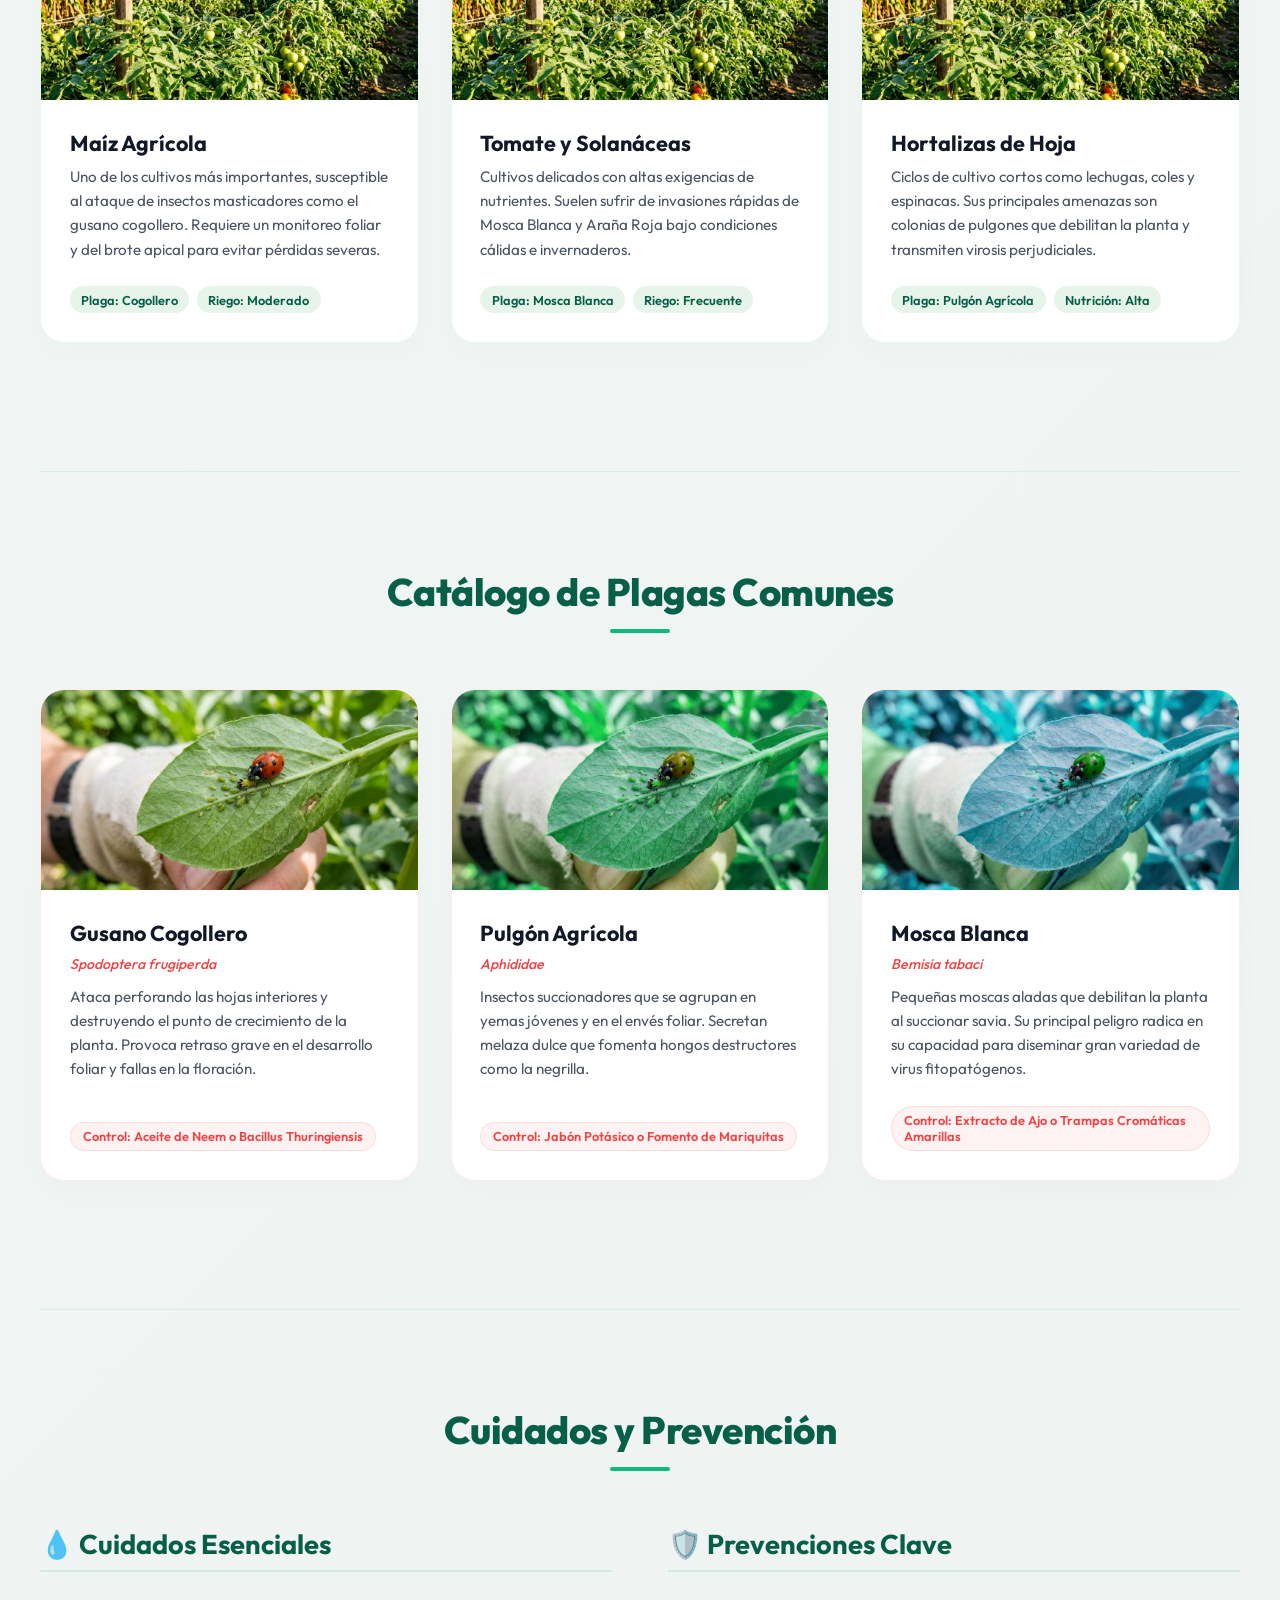
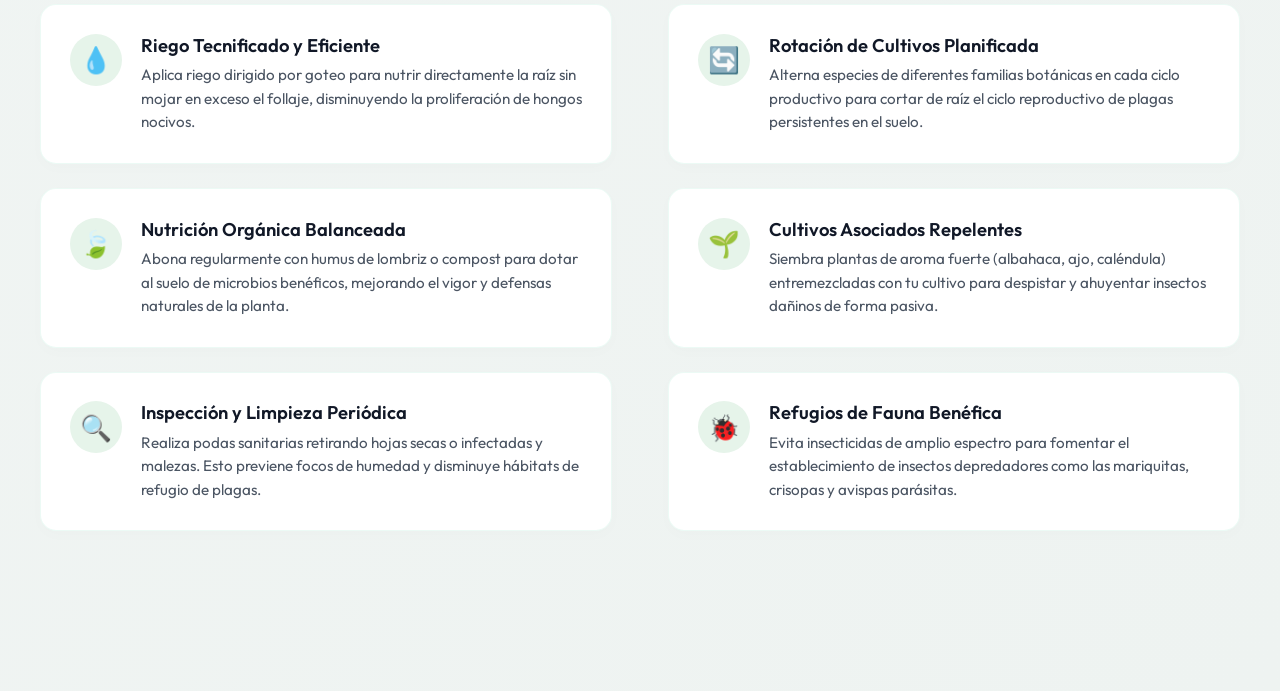
==== commit 5fdc4682: "feat: rediseño de interfaz, separación de herramientas a dashboard e integración de efectos visuales" ====
--- a/index.html
+++ b/index.html
@@ -1,11 +1,17 @@
 <!DOCTYPE html>
 <html lang="es">
+
 <head>
     <meta charset="UTF-8">
     <meta name="viewport" content="width=device-width, initial-scale=1.0">
     <title>AgroControl - Identificación de Plagas</title>
+    <link rel="preconnect" href="https://fonts.googleapis.com">
+    <link rel="preconnect" href="https://fonts.gstatic.com" crossorigin>
+    <link href="https://fonts.googleapis.com/css2?family=Outfit:wght@300;400;500;600;700;800&display=swap"
+        rel="stylesheet">
     <link rel="stylesheet" href="css/style.css">
 </head>
+
 <body>
 
     <header class="site-header">
@@ -19,158 +25,242 @@
             </a>
 
             <div class="menu">
-                <a href="#" id="menu-analizar" class="active">Analizar Cultivo</a>
-                <a href="#" id="menu-calculadora">Calculadora de Dosis</a>
-                <a href="#historial-reciente">Consultas Recientes</a>
-                <a href="#panel-resultados">Resultados</a>
+                <a href="#quienes-somos">Inicio</a>
+                <a href="dashboard.html">Herramientas</a>
+                <a href="#seccion-plantas">Plantas</a>
+                <a href="#seccion-plagas">Plagas</a>
+                <a href="#seccion-cuidados-prevencion">Cuidados y Prevención</a>
             </div>
 
-            <a href="login.html" id="btn-cerrar-sesion" class="nav-cta" onclick="sessionStorage.clear();">Cerrar Sesión</a>
+            <a href="login.html" id="btn-auth-action" class="nav-cta">Iniciar Sesión</a>
         </nav>
-
-        <section class="history-panel" id="historial-reciente" aria-label="Consultas recientes">
-            <h3>Consultas Recientes</h3>
-            <ul id="lista-historial"></ul>
-        </section>
     </header>
 
     <div class="dashboard-container">
 
         <main class="main-content">
             <header class="main-header-moderno">
-                <h1>Tecnología agrícola que funciona. <span class="accent-text">Exacta.</span></h1>
-                <p>Agencia interna de monitoreo y control biológico para tus cultivos</p>
+                <h1><span id="typing-text"></span><span id="typing-cursor">|</span><span id="accent-fade" class="accent-text"></span></h1>
+                <p id="hero-subtitle" style="opacity: 0; transition: opacity 0.8s ease;">Monitoreo ecológico y diagnóstico biológico inteligente para tus cultivos</p>
+                <div id="hero-btn-container" style="opacity: 0; transition: opacity 0.8s ease; margin-top: 1.5rem;">
+                    <a href="dashboard.html" class="btn-primary"
+                        style="display: inline-block; text-decoration: none; margin-left: 0;">Usar Herramientas IA</a>
+                </div>
             </header>
 
-            <section id="vista-diagnostico" class="dashboard-grid">
-                <div class="card card-form">
-                    <h3>Formulario de Consulta</h3>
-                    <form id="form-consulta">
-                        <div class="form-group">
-                            <label for="descripcion">Descripción de los síntomas o la plaga:</label>
-                            <textarea id="descripcion" placeholder="Ej. Hojas amarillas con pequeños puntos negros en el reverso..."></textarea>
-                        </div>
-
-                        <div class="form-group">
-                            <label for="imagen-plaga">O sube una fotografía del daño:</label>
-                            <div class="file-drop-area">
-                                <input type="file" id="imagen-plaga" accept="image/jpeg, image/png">
-                                <p class="file-msg">Arrastra o selecciona una imagen (JPG/PNG)</p>
-                            </div>
-                            <div id="preview-container" class="hidden">
-                                <img id="img-preview" src="" alt="Vista previa">
-                            </div>
-                        </div>
-
-                        <button type="submit" id="btn-enviar" class="btn-primary">Analizar con Gemini</button>
-                    </form>
-                </div>
-
-                <div class="card card-results" id="panel-resultados">
-                    <div class="placeholder-results">
-                        <p>Los resultados del análisis biológico aparecerán aquí una vez envíes el formulario.</p>
-                    </div>
-                    
-                    <div id="resultado-activo" class="hidden">
-                        <div class="result-header">
-                            <h2 id="res-nombre-comun">Nombre de la Plaga</h2>
-                            <em id="res-nombre-cientifico">Nombre científico</em>
-                            <span id="res-confianza" class="badge">0% Confianza</span>
-                        </div>
-                        
-                        <div class="result-body">
-                            <div class="result-section">
-                                <h4>📸 Fotos de Referencia Real (Comunidad iNaturalist)</h4>
-                                <div id="inaturalist-galeria" class="photos-grid"></div>
-                            </div>
-
-                            <div class="result-section">
-                                <h4>🎯 Cultivos Afectados</h4>
-                                <p id="res-cultivos"></p>
-                            </div>
-                            <div class="result-section">
-                                <h4>⚠️ Daños Causados</h4>
-                                <p id="res-danos"></p>
-                            </div>
-                            
-                            <h3>🛡️ Estrategias de Manejo</h3>
-                            <div class="management-grid">
-                                <div class="manage-box cultural">
-                                    <h5>Control Cultural</h5>
-                                    <p id="res-cultural"></p>
-                                </div>
-                                <div class="manage-box biologico">
-                                    <h5>Control Biológico</h5>
-                                    <p id="res-biologico"></p>
-                                </div>
-                                <div class="manage-box quimico">
-                                    <h5>Control Químico</h5>
-                                    <p id="res-quimico"></p>
-                                </div>
-                            </div>
-                        </div>
-                    </div>
+            <!-- SECCIÓN DEL VIDEO ("Play intro") -->
+            <section class="video-section-wrapper">
+                <div id="video-intro-container">
+                    <div class="mock-video-wrapper" id="video-wrapper-container" style="position: relative; width: 100%; aspect-ratio: 16/9; overflow: hidden;">
+                        <div id="video-placeholder" style="position: absolute; inset: 0; z-index: 4;">
+                            <img src="img/plantas_cultivo.png" alt="Previsualización del video demo" style="width: 100%; height: 100%; object-fit: cover;">
+                            <div class="video-controls-bar" style="position: absolute; bottom: 0; left: 0; right: 0;">
+                                <div class="progress-bar"></div>
+                                <div class="controls-icons">🔊 ⚙️ ⛶</div>
+                            </div>
+                        </div>
+                    </div>
+                    <button class="play-btn" id="floating-play-btn" aria-label="Reproducir video de presentación">
+                        <span class="play-icon" aria-hidden="true">▶</span>
+                        <span class="play-text">Play intro</span>
+                    </button>
                 </div>
             </section>
 
-            <section id="vista-calculadora" class="dashboard-grid hidden">
-                <div class="card">
-                    <h3>Cálculo de Insumos</h3>
-                    <form id="form-calculadora">
-                        <div class="form-group">
-                            <label for="calc-plaga">Selecciona la Plaga a tratar:</label>
-                            <select id="calc-plaga" required>
-                                <option value="" disabled selected>-- Elige una opción --</option>
-                                <option value="cogollero">Gusano Cogollero (Maíz)</option>
-                                <option value="pulgon">Pulgón Agrícola (Hortalizas)</option>
-                                <option value="blanca">Mosca Blanca (Tomate/Frutales)</option>
-                                <option value="arana">Araña Roja (General)</option>
-                            </select>
-                        </div>
-
-                        <div style="display: flex; gap: 10px; margin-bottom: 1.5rem;">
-                            <div style="flex: 2;">
-                                <label style="display:block; margin-bottom:0.5rem; font-weight:600;">Tamaño del terreno:</label>
-                                <input type="number" id="calc-tamano" min="1" step="any" placeholder="Ej. 500" required style="width: 100%; padding: 0.75rem; border: 1px solid var(--border-color); border-radius: var(--radius); outline: none;">
-                            </div>
-                            <div style="flex: 1;">
-                                <label style="display:block; margin-bottom:0.5rem; font-weight:600;">Unidad:</label>
-                                <select id="calc-unidad" style="width: 100%; padding: 0.75rem; border: 1px solid var(--border-color); border-radius: var(--radius); outline: none; background: white;">
-                                    <option value="m2">m²</option>
-                                    <option value="ha">Hectáreas</option>
-                                </select>
-                            </div>
-                        </div>
-
-                        <button type="submit" class="btn-primary">Calcular Dosificación</button>
-                    </form>
-                </div>
-
-                <div class="card" id="panel-calc-resultados">
-                    <h3>Dosificación Recomendada</h3>
-                    <div id="calc-placeholder" class="placeholder-results" style="height: 200px;">
-                        <p>Introduce los datos métricos de tu cultivo para generar las proporciones de mezcla.</p>
-                    </div>
-                    
-                    <div id="calc-resultado-activo" class="hidden">
-                        <div class="result-header">
-                            <h2 id="calc-res-plaga" style="color: var(--primary-color);">Tratamiento</h2>
-                        </div>
-                        
-                        <div class="management-grid">
-                            <div class="manage-box biologico">
-                                <h5 id="calc-lbl-insumo">Insumo Ecológico</h5>
-                                <p style="font-size: 1.4rem; font-weight: bold;" id="calc-res-insumo">0 L</p>
-                            </div>
-                            <div class="manage-box cultural">
-                                <h5>Volumen de Agua</h5>
-                                <p style="font-size: 1.4rem; font-weight: bold;" id="calc-res-agua">0 L</p>
-                            </div>
-                        </div>
-                        
-                        <div style="margin-top: 1.5rem; padding: 1rem; background-color: #f8f9fa; border-radius: 8px;">
-                            <h4>📅 Aplicación Técnica</h4>
-                            <p id="calc-res-nota" style="font-size: 0.9rem; font-style: italic;"></p>
+            <!-- SECCIÓN 1: QUIÉNES SOMOS -->
+            <section id="quienes-somos" class="info-section">
+                <h2 class="info-section-title">Quiénes Somos</h2>
+                <div class="about-grid">
+                    <div class="about-text">
+                        <h3>Liderando la revolución ecológica y tecnológica en la agricultura</h3>
+                        <p>En <strong>AgroControl</strong>, fusionamos el poder del análisis inteligente y el monitoreo
+                            biológico para ofrecer soluciones sustentables a agricultores de todo el mundo. Nuestro
+                            compromiso es resguardar la salud de tus cultivos utilizando tecnología de inteligencia
+                            artificial avanzada, ayudándote a identificar amenazas de forma precisa y a calcular
+                            dosificaciones exactas de insumos orgánicos.</p>
+                        <p>Creemos en una agricultura libre de excesos químicos, donde la prevención y el control
+                            natural sean los pilares para un rendimiento saludable y respetuoso con el medio ambiente.
+                        </p>
+                        <div class="about-features">
+                            <div class="about-feature-card">
+                                <h4>🛡️ Análisis IA</h4>
+                                <p>Diagnóstico de plagas y enfermedades en segundos con Gemini IA.</p>
+                            </div>
+                            <div class="about-feature-card">
+                                <h4>🧮 Dosis Exactas</h4>
+                                <p>Cálculo preciso de insumos biológicos para evitar el desperdicio.</p>
+                            </div>
+                            <div class="about-feature-card">
+                                <h4>🐞 Manejo Orgánico</h4>
+                                <p>Enfoques culturales y biológicos respaldados por la ciencia.</p>
+                            </div>
+                            <div class="about-feature-card">
+                                <h4>📊 Historial Rápido</h4>
+                                <p>Guarda tus consultas para un seguimiento continuo del cultivo.</p>
+                            </div>
+                        </div>
+                    </div>
+                    <div class="about-image">
+                        <img src="img/quienes_somos.png" alt="Monitoreo Agrícola Tecnológico en Campo">
+                    </div>
+                </div>
+            </section>
+
+            <!-- SECCIÓN 3: PLANTAS -->
+            <section id="seccion-plantas" class="info-section">
+                <h2 class="info-section-title">Nuestros Cultivos</h2>
+                <div class="plants-grid">
+                    <div class="plant-card">
+                        <div class="plant-image-container">
+                            <img src="img/plantas_cultivo.png" alt="Cultivos de maíz sanos">
+                        </div>
+                        <div class="plant-content">
+                            <h3>Maíz Agrícola</h3>
+                            <p>Uno de los cultivos más importantes, susceptible al ataque de insectos masticadores como
+                                el gusano cogollero. Requiere un monitoreo foliar y del brote apical para evitar
+                                pérdidas severas.</p>
+                            <div class="plant-vuln">
+                                <span>Plaga: Cogollero</span>
+                                <span>Riego: Moderado</span>
+                            </div>
+                        </div>
+                    </div>
+                    <div class="plant-card">
+                        <div class="plant-image-container">
+                            <!-- Show alternative layout or zoom using object-position -->
+                            <img src="img/plantas_cultivo.png" style="object-position: 30% 50%;"
+                                alt="Plantación de tomates saludables">
+                        </div>
+                        <div class="plant-content">
+                            <h3>Tomate y Solanáceas</h3>
+                            <p>Cultivos delicados con altas exigencias de nutrientes. Suelen sufrir de invasiones
+                                rápidas de Mosca Blanca y Araña Roja bajo condiciones cálidas e invernaderos.</p>
+                            <div class="plant-vuln">
+                                <span>Plaga: Mosca Blanca</span>
+                                <span>Riego: Frecuente</span>
+                            </div>
+                        </div>
+                    </div>
+                    <div class="plant-card">
+                        <div class="plant-image-container">
+                            <img src="img/plantas_cultivo.png" style="object-position: 70% 50%;"
+                                alt="Hortalizas verdes frescas">
+                        </div>
+                        <div class="plant-content">
+                            <h3>Hortalizas de Hoja</h3>
+                            <p>Ciclos de cultivo cortos como lechugas, coles y espinacas. Sus principales amenazas son
+                                colonias de pulgones que debilitan la planta y transmiten virosis perjudiciales.</p>
+                            <div class="plant-vuln">
+                                <span>Plaga: Pulgón Agrícola</span>
+                                <span>Nutrición: Alta</span>
+                            </div>
+                        </div>
+                    </div>
+                </div>
+            </section>
+
+            <!-- SECCIÓN 4: PLAGAS -->
+            <section id="seccion-plagas" class="info-section">
+                <h2 class="info-section-title">Catálogo de Plagas Comunes</h2>
+                <div class="pests-grid">
+                    <div class="pest-card">
+                        <div class="pest-image-container">
+                            <img src="img/plagas_control.png" alt="Insectos masticadores en yemas">
+                        </div>
+                        <div class="pest-content">
+                            <h3>Gusano Cogollero</h3>
+                            <em>Spodoptera frugiperda</em>
+                            <p>Ataca perforando las hojas interiores y destruyendo el punto de crecimiento de la planta.
+                                Provoca retraso grave en el desarrollo foliar y fallas en la floración.</p>
+                            <span class="pest-control-badge">Control: Aceite de Neem o Bacillus Thuringiensis</span>
+                        </div>
+                    </div>
+                    <div class="pest-card">
+                        <div class="pest-image-container">
+                            <img src="img/plagas_control.png" style="filter: hue-rotate(50deg);"
+                                alt="Colonias de pulgones succionadores">
+                        </div>
+                        <div class="pest-content">
+                            <h3>Pulgón Agrícola</h3>
+                            <em>Aphididae</em>
+                            <p>Insectos succionadores que se agrupan en yemas jóvenes y en el envés foliar. Secretan
+                                melaza dulce que fomenta hongos destructores como la negrilla.</p>
+                            <span class="pest-control-badge">Control: Jabón Potásico o Fomento de Mariquitas</span>
+                        </div>
+                    </div>
+                    <div class="pest-card">
+                        <div class="pest-image-container">
+                            <img src="img/plagas_control.png" style="filter: hue-rotate(100deg);"
+                                alt="Monitoreo de mosca blanca">
+                        </div>
+                        <div class="pest-content">
+                            <h3>Mosca Blanca</h3>
+                            <em>Bemisia tabaci</em>
+                            <p>Pequeñas moscas aladas que debilitan la planta al succionar savia. Su principal peligro
+                                radica en su capacidad para diseminar gran variedad de virus fitopatógenos.</p>
+                            <span class="pest-control-badge">Control: Extracto de Ajo o Trampas Cromáticas
+                                Amarillas</span>
+                        </div>
+                    </div>
+                </div>
+            </section>
+
+            <!-- SECCIÓN 5: CUIDADOS Y PREVENCIÓN -->
+            <section id="seccion-cuidados-prevencion" class="info-section">
+                <h2 class="info-section-title">Cuidados y Prevención</h2>
+                <div class="care-prev-container">
+                    <div class="care-column">
+                        <h3>💧 Cuidados Esenciales</h3>
+                        <div class="care-item">
+                            <div class="care-icon">💧</div>
+                            <div class="care-info">
+                                <h4>Riego Tecnificado y Eficiente</h4>
+                                <p>Aplica riego dirigido por goteo para nutrir directamente la raíz sin mojar en exceso
+                                    el follaje, disminuyendo la proliferación de hongos nocivos.</p>
+                            </div>
+                        </div>
+                        <div class="care-item">
+                            <div class="care-icon">🍃</div>
+                            <div class="care-info">
+                                <h4>Nutrición Orgánica Balanceada</h4>
+                                <p>Abona regularmente con humus de lombriz o compost para dotar al suelo de microbios
+                                    benéficos, mejorando el vigor y defensas naturales de la planta.</p>
+                            </div>
+                        </div>
+                        <div class="care-item">
+                            <div class="care-icon">🔍</div>
+                            <div class="care-info">
+                                <h4>Inspección y Limpieza Periódica</h4>
+                                <p>Realiza podas sanitarias retirando hojas secas o infectadas y malezas. Esto previene
+                                    focos de humedad y disminuye hábitats de refugio de plagas.</p>
+                            </div>
+                        </div>
+                    </div>
+                    <div class="prev-column">
+                        <h3>🛡️ Prevenciones Clave</h3>
+                        <div class="prev-item">
+                            <div class="prev-icon">🔄</div>
+                            <div class="prev-info">
+                                <h4>Rotación de Cultivos Planificada</h4>
+                                <p>Alterna especies de diferentes familias botánicas en cada ciclo productivo para
+                                    cortar de raíz el ciclo reproductivo de plagas persistentes en el suelo.</p>
+                            </div>
+                        </div>
+                        <div class="prev-item">
+                            <div class="prev-icon">🌱</div>
+                            <div class="prev-info">
+                                <h4>Cultivos Asociados Repelentes</h4>
+                                <p>Siembra plantas de aroma fuerte (albahaca, ajo, caléndula) entremezcladas con tu
+                                    cultivo para despistar y ahuyentar insectos dañinos de forma pasiva.</p>
+                            </div>
+                        </div>
+                        <div class="prev-item">
+                            <div class="prev-icon">🐞</div>
+                            <div class="prev-info">
+                                <h4>Refugios de Fauna Benéfica</h4>
+                                <p>Evita insecticidas de amplio espectro para fomentar el establecimiento de insectos
+                                    depredadores como las mariquitas, crisopas y avispas parásitas.</p>
+                            </div>
                         </div>
                     </div>
                 </div>
@@ -178,13 +268,165 @@
         </main>
     </div>
 
+    <script src="js/particles.js"></script>
     <script>
-        document.getElementById('btn-cerrar-sesion')?.addEventListener('click', (e) => {
-            e.preventDefault();
-            sessionStorage.clear();
-            window.location.replace('login.html');
+        // Manejo del estado del botón de sesión
+        const btnAuth = document.getElementById('btn-auth-action');
+        if (sessionStorage.getItem('usuario_autenticado') === 'true') {
+            btnAuth.innerText = 'Ir al Panel';
+            btnAuth.href = 'dashboard.html';
+        } else {
+            btnAuth.innerText = 'Iniciar Sesión';
+            btnAuth.href = 'login.html';
+        }
+
+        // Efecto de escritura animada (Google Antigravity style)
+        document.addEventListener('DOMContentLoaded', () => {
+            const text1 = "Tecnología agrícola que funciona. ";
+            const text2 = "Exacta.";
+            const textSpan = document.getElementById('typing-text');
+            const accentSpan = document.getElementById('accent-fade');
+            const cursorSpan = document.getElementById('typing-cursor');
+            const subtitle = document.getElementById('hero-subtitle');
+            const btnContainer = document.getElementById('hero-btn-container');
+            
+            let index1 = 0;
+            let index2 = 0;
+
+            function typePart1() {
+                if (index1 < text1.length) {
+                    textSpan.textContent += text1.charAt(index1);
+                    index1++;
+                    setTimeout(typePart1, 60);
+                } else {
+                    // Movemos el cursor al final de la etiqueta h1 para que siga a "Exacta."
+                    if (accentSpan && cursorSpan) {
+                        accentSpan.parentNode.appendChild(cursorSpan);
+                    }
+                    typePart2();
+                }
+            }
+
+            function typePart2() {
+                if (index2 < text2.length) {
+                    accentSpan.textContent += text2.charAt(index2);
+                    index2++;
+                    setTimeout(typePart2, 80);
+                } else {
+                    // Mostrar subtítulo y botón suavemente tras terminar la escritura
+                    if (subtitle) subtitle.style.opacity = '1';
+                    if (btnContainer) btnContainer.style.opacity = '1';
+                }
+            }
+
+            if (textSpan) {
+                accentSpan.textContent = "";
+                typePart1();
+            }
+
+            // Efecto de escala al hacer scroll (bidireccional y suave)
+            const videoContainer = document.getElementById('video-intro-container');
+            if (videoContainer) {
+                const handleScroll = () => {
+                    const rect = videoContainer.getBoundingClientRect();
+                    const windowHeight = window.innerHeight;
+                    
+                    // Calculamos el centro de la pantalla y del contenedor
+                    const containerCenter = rect.top + rect.height / 2;
+                    const viewportCenter = windowHeight / 2;
+                    const distanceFromCenter = Math.abs(containerCenter - viewportCenter);
+                    
+                    // Rango en el que la animación de escala tiene influencia
+                    const maxDistance = windowHeight * 0.7;
+                    const progress = Math.min(distanceFromCenter / maxDistance, 1); // 0 (centrado) a 1 (lejos)
+                    
+                    // Escala va de 1.0 (en el centro) a 0.85 (fuera de pantalla)
+                    const scale = 1.0 - (progress * 0.15);
+                    // Opacidad va de 1.0 (en el centro) a 0.2 (fuera de pantalla)
+                    const opacity = 1.0 - (progress * 0.8);
+                    
+                    videoContainer.style.transform = `scale(${scale})`;
+                    videoContainer.style.opacity = opacity;
+                };
+                
+                window.addEventListener('scroll', handleScroll);
+                handleScroll(); // Ejecutar inicialmente
+            }
+
+            // Efecto de botón de reproducción magnético (sigue al mouse de forma fluida)
+            const playBtn = document.getElementById('floating-play-btn');
+            const videoWrapper = document.getElementById('video-wrapper-container');
+            let isVideoLoaded = false;
+            
+            if (videoContainer && playBtn) {
+                let mouseX = 0;
+                let mouseY = 0;
+                let btnX = 0;
+                let btnY = 0;
+                let isHovered = false;
+                
+                videoContainer.addEventListener('mouseenter', () => {
+                    if (!isVideoLoaded) {
+                        isHovered = true;
+                        playBtn.style.opacity = '1';
+                    }
+                });
+                
+                videoContainer.addEventListener('mouseleave', () => {
+                    isHovered = false;
+                    playBtn.style.opacity = '0';
+                    playBtn.style.transform = `translate(0px, 0px) scale(0.5)`;
+                });
+                
+                videoContainer.addEventListener('mousemove', (e) => {
+                    if (!isVideoLoaded) {
+                        const rect = videoContainer.getBoundingClientRect();
+                        // Restamos la mitad del tamaño del botón (50px) para centrarlo con la punta del mouse
+                        mouseX = e.clientX - rect.left - 50;
+                        mouseY = e.clientY - rect.top - 50;
+                    }
+                });
+                
+                function updateMagneticButton() {
+                    if (isHovered && !isVideoLoaded) {
+                        // Suavizado por interpolación lineal (Lerp) de 0.12
+                        btnX += (mouseX - btnX) * 0.12;
+                        btnY += (mouseY - btnY) * 0.12;
+                        playBtn.style.transform = `translate(${btnX}px, ${btnY}px) scale(1)`;
+                    }
+                    requestAnimationFrame(updateMagneticButton);
+                }
+                updateMagneticButton();
+                
+                // Carga dinámica del IFrame de YouTube al dar clic en la tarjeta
+                const loadAndPlayVideo = () => {
+                    if (isVideoLoaded) return;
+                    isVideoLoaded = true;
+                    isHovered = false;
+                    
+                    if (videoWrapper) {
+                        // Inyectar el iframe con autoplay=1 y controles activos para poder pausar con un solo clic
+                        videoWrapper.innerHTML = `
+                            <iframe id="intro-video-iframe" width="100%" height="100%" 
+                                src="https://www.youtube.com/embed/0GMYLkLAhoI?autoplay=1&controls=1&modestbranding=1&rel=0" 
+                                title="AgroControl Intro Video" 
+                                frameborder="0" 
+                                allow="accelerometer; autoplay; clipboard-write; encrypted-media; gyroscope; picture-in-picture" 
+                                allowfullscreen 
+                                style="position: absolute; inset: 0; width: 100%; height: 100%; border: none;">
+                            </iframe>
+                        `;
+                    }
+                    
+                    // Ocultar botón flotante (el cursor nativo nunca se oculta)
+                    playBtn.style.opacity = '0';
+                };
+                
+                // Habilitamos clic en el contenedor para disparar la carga y reproducción
+                videoContainer.addEventListener('click', loadAndPlayVideo);
+            }
         });
     </script>
-    <script type="module" src="js/main.js"></script>
 </body>
-</html>
+
+</html>
--- a/css/style.css
+++ b/css/style.css
@@ -2,35 +2,205 @@
    1. VARIABLES DE DISEÑO (Estilo Prémium Minimalista)
    ========================================================================== */
 :root {
-    --primary-color: #2e7d32;       /* Verde principal agrícola */
-    --primary-hover: #1b5e20;       /* Verde oscuro para hover */
-    --accent-color: #f59e0b;        /* Acento cálido para llamados a la acción */
-    --accent-strong: #d81b60;       /* Acento tipo referencia para barras y botones */
-    --bg-dashboard: #f8fafc;        /* Fondo gris ultra claro y limpio */
-    --bg-card: #ffffff;             /* Fondo blanco para tarjetas */
-    --text-main: #0f172a;           /* Texto oscuro moderno */
-    --text-muted: #64748b;          /* Texto secundario atenuado */
-    --border-color: #e2e8f0;        /* Bordes sutiles */
+    /* Estilos agrícolas base */
+    --primary-color: #10b981;       /* Verde esmeralda agrícola brillante */
+    --primary-hover: #059669;       /* Verde esmeralda para hover */
+    --accent-color: #047857;        /* Verde oscuro */
+    --accent-strong: #065f46;       /* Verde bosque */
+    --bg-dashboard: #f4f7f6;        /* Fondo claro grisáceo-verde sutil */
+    --bg-card: #ffffff;             /* Fondo blanco puro para las tarjetas */
+    --text-main: #1f2937;           /* Texto oscuro */
+    --text-muted: #4b5563;          /* Texto secundario atenuado oscuro */
+    --border-color: rgba(16, 185, 129, 0.15); /* Bordes verdes sutiles */
     
     /* Colores temáticos de control */
-    --cultural-color: #3498db;
-    --biologico-color: #2ecc71;
-    --quimico-color: #e74c3c;
-    --warning-color: #f1c40f;
+    --cultural-color: #0284c7;
+    --biologico-color: #10b981;
+    --quimico-color: #ef4444;
+    --warning-color: #f59e0b;
     
-    --radius-lg: 20px;              /* Bordes muy redondeados como la referencia */
-    --radius-md: 12px;
-    --transition: all 0.3s cubic-bezier(0.4, 0, 0.2, 1);
+    --radius-lg: 24px;              /* Bordes muy redondeados premium */
+    --radius-md: 16px;
+    --transition: all 0.4s cubic-bezier(0.16, 1, 0.3, 1); /* Curva suave y moderna */
+
+    /* VARIABLES DE DISEÑO GOOGLE */
+    --breakpoint-max: 1600px;
+    --breakpoint-xl: 1600px;
+    --breakpoint-lg: 1440px;
+    --breakpoint-md: 1024px;
+    --breakpoint-sm: 767px;
+    --breakpoint-xs: 425px;
+    
+    --landing-main-text-size: 107px;
+    --landing-main-text-line-height: 107px;
+    --landing-main-text-letter-spacing: -2.14px;
+    --9xl-size: 148px;
+    --9xl-line-height: 145.04px;
+    --9xl-letter-spacing: -2.96px;
+    --8xl-size: 124px;
+    --8xl-line-height: 121.52px;
+    --8xl-letter-spacing: -2.48px;
+    --7xl-size: 98px;
+    --7xl-line-height: 82.04px;
+    --7xl-letter-spacing: -1.8px;
+    --6xl-size: 72px;
+    --6xl-line-height: 72px;
+    --6xl-letter-spacing: -1.44px;
+    --5xl-size: 54px;
+    --5xl-line-height: 56.16px;
+    --5xl-letter-spacing: -.95px;
+    --4xl-size: 42px;
+    --4xl-line-height: 43.68px;
+    --4xl-letter-spacing: -.73px;
+    --3xl-size: 32px;
+    --3xl-line-height: 33.92px;
+    --3xl-letter-spacing: -.15px;
+    --2xl-size: 28px;
+    --2xl-line-height: 30.24px;
+    --2xl-letter-spacing: -.1px;
+    --xl-size: 24px;
+    --xl-line-height: 25.92px;
+    --xl-letter-spacing: -.07px;
+    --lg-size: 22px;
+    --lg-line-height: 24.64px;
+    --lg-letter-spacing: -.08px;
+    --md-size: 20px;
+    --md-line-height: 26px;
+    --md-letter-spacing: -.05px;
+    --base-size: 17.5px;
+    --base-line-height: 25.38px;
+    --base-letter-spacing: .18px;
+    --sm-size: 14.5px;
+    --sm-line-height: 21.02px;
+    --sm-letter-spacing: .16px;
+    --xs-size: 12.5px;
+    --xs-line-height: 15.5px;
+
+    /* Google Palette Colors */
+    --palette-grey-900: #2F3034;
+    --palette-grey-800: #45474D;
+    --palette-grey-50: #E6EAF0;
+    --palette-grey-0: #FFFFFF;
+    --palette-grey-1000: #212226;
+    --palette-grey-20: #EFF2F7;
+    --palette-grey-1200: #121317;
+    --palette-grey-1100: #18191D;
+    --palette-grey-10: #F8F9FC;
+    --palette-grey-100: #E1E6EC;
+    --palette-grey-200: #CDD4DC;
+    --palette-grey-300: #B2BBC5;
+    --palette-grey-400: #B7BFD9;
+    --palette-grey-600: #AAB1CC4D;
+    --palette-grey-1000-12: #dedfe2;
+    --palette-grey-50-20: #414347;
+    --palette-grey-15: #F0F1F5;
+    --palette-blue-600: #3279F9;
+    --palette-grey-0-rgb: 255, 255, 255;
+    --palette-grey-50-rgb: 230, 234, 240;
+    --palette-grey-400-rgb: 183, 191, 217;
+    --palette-grey-600-rgb: 170, 177, 204;
+    --palette-grey-1000-rgb: 33, 34, 38;
+    --palette-grey-1200-rgb: 18, 19, 23;
+
+    /* Google Theme Mapping */
+    --theme-surface-surface: var(--palette-grey-0);
+    --theme-surface-on-surface: var(--palette-grey-900);
+    --theme-surface-on-surface-variant: var(--palette-grey-800);
+    --theme-surface-surface-container: var(--palette-grey-10);
+    --theme-surface-surface-container-high: var(--palette-grey-20);
+    --theme-outline: rgba(var(--palette-grey-1000-rgb), .12);
+    --theme-outline-variant: rgba(var(--palette-grey-1000-rgb), .06);
+}
+
+/* Consultas de medios para variables responsivas (Paste de usuario) */
+@media (max-width: 1024px) {
+    :root {
+        --landing-main-text-size: 56px;
+        --landing-main-text-line-height: 56.04px;
+        --landing-main-text-letter-spacing: -1.12px;
+        --grid-gutter: 28px;
+        --grid-columns: 8;
+        --9xl-size: 38px;
+        --9xl-line-height: 40.28px;
+        --9xl-letter-spacing: -.76px;
+        --8xl-size: 36px;
+        --8xl-line-height: 38.16px;
+        --8xl-letter-spacing: -.72px;
+        --7xl-size: 34px;
+        --7xl-line-height: 36.04px;
+        --7xl-letter-spacing: -.68px;
+        --6xl-size: 34px;
+        --6xl-line-height: 36.04px;
+        --6xl-letter-spacing: -.68px;
+        --5xl-size: 34px;
+        --5xl-line-height: 36.04px;
+        --5xl-letter-spacing: -.68px;
+        --4xl-size: 28px;
+        --4xl-line-height: 29.6px;
+        --4xl-letter-spacing: -.28px;
+        --3xl-size: 28px;
+        --3xl-line-height: 29.6px;
+        --3xl-letter-spacing: -.28px;
+        --2xl-size: 24px;
+        --2xl-line-height: 25.92px;
+        --2xl-letter-spacing: -.14px;
+        --xl-size: 24px;
+        --xl-line-height: 25.92px;
+        --xl-letter-spacing: -.14px;
+        --lg-size: 20px;
+        --lg-line-height: 22.8px;
+        --lg-letter-spacing: -.08px;
+        --md-size: 20px;
+        --md-line-height: 22.8px;
+        --md-letter-spacing: -.08px;
+        --base-size: 15px;
+        --base-line-height: 22px;
+        --base-letter-spacing: .16px;
+        --sm-size: 15px;
+        --sm-line-height: 22px;
+        --sm-letter-spacing: .16px;
+        --cta-size: 15px;
+        --cta-line-height: 22px;
+        --cta-letter-spacing: .16px;
+        --cta-sm-size: 15px;
+        --cta-sm-line-height: 22px;
+        --cta-sm-letter-spacing: .16px;
+    }
+}
+
+@media (max-width: 767px) {
+    :root {
+        --landing-main-text-size: 40px;
+        --landing-main-text-line-height: 44.04px;
+        --landing-main-text-letter-spacing: -.8px;
+        --grid-gutter: 16px;
+        --grid-columns: 4;
+        --page-margin: 16px;
+    }
+}
+
+@media (max-width: 425px) {
+    :root {
+        --landing-main-text-size: 44px;
+        --landing-main-text-line-height: 46.04px;
+        --landing-main-text-letter-spacing: -.6px;
+        --grid-columns: 4;
+        --shape-corner-xl: 24px;
+    }
 }
 
 /* ==========================================================================
    2. RESET Y ESTILOS BASE
    ========================================================================== */
+html {
+    scroll-behavior: smooth;
+}
+
 * {
     margin: 0;
     padding: 0;
     box-sizing: border-box;
-    font-family: 'Segoe UI', system-ui, -apple-system, sans-serif;
+    font-family: 'Outfit', 'Segoe UI', system-ui, -apple-system, sans-serif;
 }
 
 body {
@@ -38,7 +208,7 @@
     isolation: isolate;
     overflow-x: hidden;
     background:
-        linear-gradient(135deg, rgba(248, 250, 252, 0.92), rgba(236, 253, 245, 0.86)),
+        linear-gradient(135deg, #f4f7f6, #eef3f1),
         var(--bg-dashboard);
     color: var(--text-main);
     min-height: 100vh;
@@ -50,34 +220,34 @@
     position: fixed;
     inset: 0;
     pointer-events: none;
-    z-index: 0;
+    z-index: -2; /* Renderiza por debajo del canvas de partículas (-1) */
 }
 
 body:not(.login-body) > * {
     position: relative;
-    z-index: 1;
+    z-index: 1; /* Renderiza por encima del canvas y los fondos */
 }
 
 body:not(.login-body)::before {
     background:
-        linear-gradient(115deg, transparent 0 24%, rgba(46, 125, 50, 0.08) 24% 26%, transparent 26% 45%, rgba(245, 158, 11, 0.08) 45% 46%, transparent 46% 100%),
-        repeating-linear-gradient(105deg, rgba(46, 125, 50, 0.08) 0 2px, transparent 2px 34px),
-        linear-gradient(180deg, rgba(240, 253, 244, 0.95), rgba(248, 250, 252, 0.98) 46%, rgba(236, 253, 245, 0.92));
+        linear-gradient(115deg, transparent 0 24%, rgba(16, 185, 129, 0.03) 24% 26%, transparent 26% 45%, rgba(16, 185, 129, 0.02) 45% 46%, transparent 46% 100%),
+        repeating-linear-gradient(105deg, rgba(16, 185, 129, 0.01) 0 2px, transparent 2px 34px),
+        linear-gradient(180deg, #f4f7f6, #eef3f1 46%, #f4f7f6);
     background-size: 140% 140%, 320px 320px, 100% 100%;
     opacity: 0.95;
-    animation: fieldDrift 18s linear infinite;
+    animation: fieldDrift 22s linear infinite;
 }
 
 body:not(.login-body)::after {
     background:
-        radial-gradient(circle at 18% 18%, rgba(255, 255, 255, 0.82) 0 1px, transparent 1px 100%),
-        linear-gradient(90deg, rgba(15, 23, 42, 0.035) 1px, transparent 1px),
-        linear-gradient(180deg, rgba(15, 23, 42, 0.03) 1px, transparent 1px);
+        radial-gradient(circle at 18% 18%, rgba(16, 185, 129, 0.04) 0 1px, transparent 1px 100%),
+        linear-gradient(90deg, rgba(16, 185, 129, 0.01) 1px, transparent 1px),
+        linear-gradient(180deg, rgba(16, 185, 129, 0.01) 1px, transparent 1px);
     background-size: 120px 120px, 64px 64px, 64px 64px;
-    -webkit-mask-image: linear-gradient(180deg, rgba(0, 0, 0, 0.92), transparent 78%);
-    mask-image: linear-gradient(180deg, rgba(0, 0, 0, 0.92), transparent 78%);
+    -webkit-mask-image: linear-gradient(180deg, rgba(0, 0, 0, 0.92), transparent 82%);
+    mask-image: linear-gradient(180deg, rgba(0, 0, 0, 0.92), transparent 82%);
     opacity: 0.55;
-    animation: dataPulse 9s ease-in-out infinite alternate;
+    animation: dataPulse 10s ease-in-out infinite alternate;
 }
 
 @keyframes fieldDrift {
@@ -114,10 +284,11 @@
     position: sticky;
     top: 0;
     z-index: 20;
-    background-color: rgba(255, 255, 255, 0.9);
-    -webkit-backdrop-filter: blur(16px);
-    backdrop-filter: blur(16px);
-    box-shadow: 0 10px 30px rgba(15, 23, 42, 0.06);
+    background-color: rgba(18, 19, 23, 0.75);
+    -webkit-backdrop-filter: blur(20px);
+    backdrop-filter: blur(20px);
+    border-bottom: 1px solid rgba(255, 255, 255, 0.06);
+    box-shadow: 0 10px 30px rgba(0, 0, 0, 0.3);
 }
 
 .top-nav {
@@ -131,7 +302,7 @@
 }
 
 .brand {
-    color: #1f2937;
+    color: #ffffff;
     text-decoration: none;
     display: inline-flex;
     align-items: center;
@@ -147,11 +318,11 @@
     align-items: center;
     justify-content: center;
     border-radius: 50%;
-    border: 1px solid rgba(216, 27, 96, 0.28);
+    border: 1px solid rgba(16, 185, 129, 0.3);
     background:
-        radial-gradient(circle at 72% 22%, rgba(245, 158, 11, 0.22), transparent 30%),
-        #ffffff;
-    box-shadow: inset 0 0 0 5px rgba(46, 125, 50, 0.06);
+        radial-gradient(circle at 72% 22%, rgba(16, 185, 129, 0.22), transparent 30%),
+        rgba(30, 41, 59, 0.8);
+    box-shadow: inset 0 0 0 5px rgba(16, 185, 129, 0.06);
 }
 
 .brand-mark::after {
@@ -178,14 +349,14 @@
 .leaf-one {
     top: 12px;
     left: 31px;
-    background: linear-gradient(135deg, #4ade80, var(--primary-color));
+    background: linear-gradient(135deg, #34d399, var(--primary-color));
     transform: rotate(38deg);
 }
 
 .leaf-two {
     top: 18px;
     left: 18px;
-    background: linear-gradient(135deg, #fbbf24, #f97316);
+    background: linear-gradient(135deg, #fbbf24, #f59e0b);
     transform: rotate(-36deg);
 }
 
@@ -193,6 +364,7 @@
     font-size: 1.8rem;
     font-weight: 800;
     letter-spacing: 0;
+    color: #ffffff;
 }
 
 .menu {
@@ -204,7 +376,7 @@
 }
 
 .menu a {
-    color: #1f2937;
+    color: var(--text-muted);
     text-decoration: none;
     padding: 0.7rem 0.85rem;
     border-radius: 999px;
@@ -214,12 +386,12 @@
 }
 
 .menu a:hover, .menu a.active {
-    background-color: #f0fdf4;
+    background-color: rgba(16, 185, 129, 0.12);
     color: var(--primary-color);
 }
 
 .menu a.active {
-    box-shadow: inset 0 0 0 1px rgba(46, 125, 50, 0.18);
+    box-shadow: inset 0 0 0 1px rgba(16, 185, 129, 0.3);
 }
 
 .nav-cta {
@@ -233,8 +405,8 @@
     color: #ffffff;
     text-decoration: none;
     font-weight: 800;
-    background: linear-gradient(90deg, var(--primary-color), #43a047);
-    box-shadow: 0 12px 24px rgba(46, 125, 50, 0.2);
+    background: linear-gradient(90deg, var(--primary-color), #059669);
+    box-shadow: 0 10px 20px rgba(16, 185, 129, 0.25);
     white-space: nowrap;
     transition: var(--transition);
 }
@@ -289,9 +461,9 @@
     flex: 0 0 auto;
     padding: 0.5rem 0.8rem;
     font-size: 0.85rem;
-    color: #475569;
-    background-color: #f8fafc;
-    border: 1px solid var(--border-color);
+    color: var(--text-muted);
+    background-color: rgba(30, 41, 59, 0.45);
+    border: 1px solid rgba(255, 255, 255, 0.05);
     border-radius: 999px;
     cursor: pointer;
     transition: var(--transition);
@@ -300,8 +472,8 @@
 
 #lista-historial li:hover {
     color: var(--primary-color);
-    border-color: rgba(46, 125, 50, 0.28);
-    background-color: #f0fdf4;
+    border-color: rgba(16, 185, 129, 0.3);
+    background-color: rgba(16, 185, 129, 0.08);
 }
 
 /* Área de Trabajo Principal */
@@ -317,19 +489,30 @@
 /* Encabezado Moderno tipo "Hero" */
 .main-header-moderno {
     text-align: center;
-    margin-bottom: 1.5rem;
+    margin-bottom: 0;
+    min-height: calc(100vh - 100px - 3rem); /* Pantalla completa restando cabecera y padding */
+    display: flex;
+    flex-direction: column;
+    justify-content: center;
+    align-items: center;
+    padding: 2rem 0;
+    box-sizing: border-box;
 }
 
 .main-header-moderno h1 {
     font-size: clamp(2.2rem, 4vw, 3.6rem);
     font-weight: 800;
-    color: #0f172a;
-    letter-spacing: 0;
+    color: #ffffff;
+    background: linear-gradient(135deg, #ffffff 40%, #a7f3d0);
+    -webkit-background-clip: text;
+    -webkit-text-fill-color: transparent;
+    letter-spacing: -0.02em;
     margin-bottom: 0.5rem;
 }
 
 .main-header-moderno .accent-text {
     color: var(--primary-color);
+    -webkit-text-fill-color: initial; /* allow fallback or fallback override */
 }
 
 .main-header-moderno p {
@@ -349,25 +532,27 @@
    4. TARJETAS MODERNAS DE ALTO IMPACTO
    ========================================================================== */
 .card {
-    background-color: rgba(255, 255, 255, 0.92);
-    -webkit-backdrop-filter: blur(14px);
-    backdrop-filter: blur(14px);
+    background-color: var(--bg-card);
+    -webkit-backdrop-filter: blur(20px);
+    backdrop-filter: blur(20px);
     border-radius: var(--radius-lg);
     padding: 2.5rem;
-    box-shadow: 0 4px 20px rgba(15, 23, 42, 0.02);
-    border: 1px solid rgba(15, 23, 42, 0.05);
-    transition: transform 0.3s ease;
+    box-shadow: 0 20px 40px rgba(0, 0, 0, 0.25);
+    border: 1px solid rgba(255, 255, 255, 0.08);
+    transition: var(--transition);
 }
 
 .card:hover {
-    transform: translateY(-4px); /* Sutil efecto flotante */
+    transform: translateY(-6px); /* Sutil efecto flotante */
+    border: 1px solid rgba(16, 185, 129, 0.25);
+    box-shadow: 0 25px 50px rgba(0, 0, 0, 0.35);
 }
 
 .card h3 {
     margin-bottom: 1.5rem;
     font-size: 1.6rem;
     font-weight: 700;
-    color: #0f172a;
+    color: #ffffff;
     letter-spacing: -0.5px;
 }
 
@@ -383,15 +568,16 @@
     margin-bottom: 0.6rem;
     font-weight: 600;
     font-size: 0.95rem;
-    color: #334155;
+    color: var(--text-muted);
 }
 
 textarea, select {
     width: 100%;
     padding: 0.85rem;
-    border: 1px solid var(--border-color);
+    border: 1px solid rgba(255, 255, 255, 0.08);
     border-radius: var(--radius-md);
-    background-color: #f8fafc;
+    background-color: rgba(15, 23, 42, 0.6);
+    color: #ffffff;
     font-size: 0.95rem;
     outline: none;
     transition: var(--transition);
@@ -404,24 +590,24 @@
 
 textarea:focus, select:focus {
     border-color: var(--primary-color);
-    background-color: #ffffff;
-    box-shadow: 0 0 0 4px rgba(46, 125, 50, 0.1);
+    background-color: rgba(15, 23, 42, 0.85);
+    box-shadow: 0 0 0 4px rgba(16, 185, 129, 0.15);
 }
 
 .file-drop-area {
-    border: 2px dashed var(--border-color);
+    border: 2px dashed rgba(255, 255, 255, 0.12);
     border-radius: var(--radius-md);
     padding: 2rem;
     text-align: center;
     position: relative;
-    background-color: #f8fafc;
+    background-color: rgba(15, 23, 42, 0.4);
     cursor: pointer;
     transition: var(--transition);
 }
 
 .file-drop-area:hover {
     border-color: var(--primary-color);
-    background-color: rgba(46, 125, 50, 0.01);
+    background-color: rgba(16, 185, 129, 0.05);
 }
 
 .file-drop-area input[type="file"] {
@@ -463,14 +649,14 @@
     font-weight: 600;
     border-radius: 50px;       /* Forma de píldora redonda perfecta */
     cursor: pointer;
-    box-shadow: 0 4px 10px rgba(46, 125, 50, 0.15);
+    box-shadow: 0 4px 14px rgba(16, 185, 129, 0.3);
     transition: var(--transition);
 }
 
 .btn-primary:hover {
     background-color: var(--primary-hover);
     transform: translateY(-2px);
-    box-shadow: 0 6px 15px rgba(46, 125, 50, 0.25);
+    box-shadow: 0 6px 20px rgba(16, 185, 129, 0.45);
 }
 
 .btn-primary:disabled {
@@ -515,8 +701,8 @@
     right: 0;
     top: 50%;
     transform: translateY(-50%);
-    background-color: rgba(241, 196, 15, 0.15);
-    color: #b7791f;
+    background-color: rgba(245, 158, 11, 0.15);
+    color: #fbbf24;
     padding: 0.4rem 0.8rem;
     border-radius: 30px;
     font-size: 0.8rem;
@@ -582,13 +768,13 @@
     line-height: 1.5;
 }
 
-.cultural { background-color: #f0f7ff; border-left-color: var(--cultural-color); }
+.cultural { background-color: rgba(56, 189, 248, 0.08); border-left-color: var(--cultural-color); }
 .cultural h5 { color: var(--cultural-color); }
 
-.biologico { background-color: #f0fdf4; border-left-color: var(--biologico-color); }
+.biologico { background-color: rgba(52, 211, 153, 0.08); border-left-color: var(--biologico-color); }
 .biologico h5 { color: var(--biologico-color); }
 
-.quimico { background-color: #fef2f2; border-left-color: var(--quimico-color); }
+.quimico { background-color: rgba(248, 113, 113, 0.08); border-left-color: var(--quimico-color); }
 .quimico h5 { color: var(--quimico-color); }
 
 .loading-text, .no-photos {
@@ -607,7 +793,7 @@
     min-height: 100vh;
     padding: 2rem;
     background:
-        linear-gradient(135deg, rgba(15, 23, 42, 0.96), rgba(18, 58, 42, 0.98)),
+        linear-gradient(135deg, rgba(15, 23, 42, 0.95), rgba(16, 185, 129, 0.15)),
         #0f172a;
 }
 
@@ -617,11 +803,13 @@
 }
 
 .login-card {
-    background-color: #ffffff;
-    border-radius: 18px;
+    background-color: var(--bg-card);
+    -webkit-backdrop-filter: blur(20px);
+    backdrop-filter: blur(20px);
+    border-radius: 24px;
     padding: clamp(2rem, 6vw, 3.4rem);
-    box-shadow: 0 28px 60px rgba(2, 6, 23, 0.26);
-    border: 1px solid rgba(255, 255, 255, 0.75);
+    box-shadow: 0 30px 60px rgba(0, 0, 0, 0.4);
+    border: 1px solid rgba(255, 255, 255, 0.08);
 }
 
 .login-header {
@@ -664,14 +852,17 @@
 }
 
 .login-header h2 {
-    color: var(--primary-color);
+    color: #ffffff;
+    background: linear-gradient(135deg, #ffffff 40%, #10b981);
+    -webkit-background-clip: text;
+    -webkit-text-fill-color: transparent;
     font-size: 2.35rem;
     line-height: 1;
     letter-spacing: 0;
 }
 
 .login-header p {
-    color: #1f2937;
+    color: var(--text-muted);
     font-size: 1rem;
 }
 
@@ -688,10 +879,10 @@
     width: 100%;
     height: 48px;
     padding: 0 0.95rem;
-    border: 1px solid var(--border-color);
+    border: 1px solid rgba(255, 255, 255, 0.08);
     border-radius: 12px;
-    background-color: #f8fafc;
-    color: var(--text-main);
+    background-color: rgba(15, 23, 42, 0.6);
+    color: #ffffff;
     font-size: 0.98rem;
     outline: none;
     transition: var(--transition);
@@ -699,8 +890,8 @@
 
 .login-card input:focus {
     border-color: var(--primary-color);
-    background-color: #ffffff;
-    box-shadow: 0 0 0 4px rgba(46, 125, 50, 0.12);
+    background-color: rgba(15, 23, 42, 0.85);
+    box-shadow: 0 0 0 4px rgba(16, 185, 129, 0.15);
 }
 
 .login-card .btn-primary {
@@ -708,25 +899,25 @@
     min-height: 50px;
     margin: 0.5rem 0 0;
     justify-self: stretch;
-    box-shadow: 0 12px 24px rgba(46, 125, 50, 0.22);
+    box-shadow: 0 10px 20px rgba(16, 185, 129, 0.25);
 }
 
 .login-footer {
     margin-top: 1.6rem;
     text-align: center;
-    background-color: #f8fafc;
+    background-color: rgba(15, 23, 42, 0.4);
     padding: 1rem;
     border-radius: 12px;
-    border: 1px solid #edf2f7;
+    border: 1px solid rgba(255, 255, 255, 0.05);
 }
 
 .login-footer small {
-    color: #334155;
+    color: var(--text-muted);
     line-height: 1.7;
 }
 
 .login-footer strong {
-    color: #0f172a;
+    color: #ffffff;
 }
 
 .hidden { display: none !important; }
@@ -829,3 +1020,525 @@
         transform: none;
     }
 }
+
+/* ==========================================================================
+   8. AJUSTES ESPECÍFICOS DE MODO CLARO PARA ELEMENTOS DEL DASHBOARD
+   ========================================================================== */
+.site-header {
+    background-color: rgba(255, 255, 255, 0.85);
+    border-bottom: 1px solid rgba(16, 185, 129, 0.15);
+    box-shadow: 0 10px 30px rgba(0, 0, 0, 0.04);
+}
+
+.brand-name {
+    color: #065f46;
+}
+
+.menu a {
+    color: #4b5563;
+}
+
+.menu a:hover, .menu a.active {
+    background-color: rgba(16, 185, 129, 0.08);
+    color: #047857;
+}
+
+.main-header-moderno h1 {
+    background: linear-gradient(135deg, #065f46 20%, #10b981 80%);
+    -webkit-background-clip: text;
+    -webkit-text-fill-color: transparent;
+}
+
+textarea, select {
+    border: 1px solid rgba(16, 185, 129, 0.15);
+    background-color: #fcfdfd;
+    color: #1f2937;
+}
+
+textarea:focus, select:focus {
+    border-color: var(--primary-color);
+    background-color: #ffffff;
+    box-shadow: 0 0 0 4px rgba(16, 185, 129, 0.1);
+}
+
+.file-drop-area {
+    border: 2px dashed rgba(16, 185, 129, 0.2);
+    background-color: #f9fafb;
+}
+
+.login-card {
+    background-color: #ffffff;
+    box-shadow: 0 30px 60px rgba(0, 0, 0, 0.15);
+    border: 1px solid rgba(16, 185, 129, 0.1);
+}
+
+.login-header h2 {
+    background: linear-gradient(135deg, #065f46 30%, #10b981 100%);
+    -webkit-background-clip: text;
+    -webkit-text-fill-color: transparent;
+}
+
+.login-card input {
+    background-color: #f3f4f6;
+    color: #1f2937;
+    border: 1px solid rgba(16, 185, 129, 0.15);
+}
+
+.login-card input:focus {
+    background-color: #ffffff;
+    border-color: var(--primary-color);
+    box-shadow: 0 0 0 4px rgba(16, 185, 129, 0.1);
+    color: #1f2937;
+}
+
+.login-footer {
+    background-color: rgba(16, 185, 129, 0.04);
+    border: 1px solid rgba(16, 185, 129, 0.1);
+}
+
+.login-footer strong {
+    color: #065f46;
+}
+
+/* ==========================================================================
+   9. ESTILOS DE NUEVAS SECCIONES ADICIONALES
+   ========================================================================== */
+.info-section {
+    padding: 6rem 0;
+    border-top: 1px solid rgba(16, 185, 129, 0.1);
+}
+
+.info-section-title {
+    font-size: 2.4rem;
+    font-weight: 800;
+    color: #065f46;
+    text-align: center;
+    margin-bottom: 3.5rem;
+    position: relative;
+    letter-spacing: -0.5px;
+}
+
+.info-section-title::after {
+    content: "";
+    display: block;
+    width: 60px;
+    height: 4px;
+    background-color: var(--primary-color);
+    margin: 0.8rem auto 0;
+    border-radius: 2px;
+}
+
+/* Quiénes Somos */
+.about-grid {
+    display: grid;
+    grid-template-columns: 1.2fr 1fr;
+    gap: 3.5rem;
+    align-items: center;
+}
+
+.about-text h3 {
+    font-size: 1.8rem;
+    color: #111827;
+    margin-bottom: 1.2rem;
+    font-weight: 700;
+    line-height: 1.25;
+}
+
+.about-text p {
+    color: var(--text-muted);
+    line-height: 1.7;
+    font-size: 1.05rem;
+    margin-bottom: 1.8rem;
+}
+
+.about-features {
+    display: grid;
+    grid-template-columns: 1fr 1fr;
+    gap: 1.5rem;
+}
+
+.about-feature-card {
+    background: #ffffff;
+    padding: 1.5rem;
+    border-radius: var(--radius-md);
+    border: 1px solid rgba(16, 185, 129, 0.1);
+    box-shadow: 0 4px 15px rgba(0, 0, 0, 0.015);
+    transition: var(--transition);
+}
+
+.about-feature-card:hover {
+    transform: translateY(-4px);
+    border-color: var(--primary-color);
+    box-shadow: 0 10px 25px rgba(16, 185, 129, 0.08);
+}
+
+.about-feature-card h4 {
+    color: #065f46;
+    margin-bottom: 0.5rem;
+    font-size: 1.1rem;
+    display: flex;
+    align-items: center;
+    gap: 0.5rem;
+}
+
+.about-image img {
+    width: 100%;
+    border-radius: var(--radius-lg);
+    box-shadow: 0 20px 40px rgba(16, 185, 129, 0.08);
+    border: 6px solid #ffffff;
+    object-fit: cover;
+    aspect-ratio: 4/3;
+    transition: var(--transition);
+}
+
+.about-image img:hover {
+    transform: scale(1.02);
+}
+
+/* Secciones de Plantas y Plagas */
+.plants-grid, .pests-grid {
+    display: grid;
+    grid-template-columns: repeat(auto-fit, minmax(260px, 1fr));
+    gap: 2rem;
+}
+
+.plant-card, .pest-card {
+    background: #ffffff;
+    border-radius: var(--radius-lg);
+    overflow: hidden;
+    border: 1px solid rgba(16, 185, 129, 0.1);
+    box-shadow: 0 10px 30px rgba(0, 0, 0, 0.02);
+    transition: var(--transition);
+    display: flex;
+    flex-direction: column;
+}
+
+.plant-card:hover {
+    transform: translateY(-8px);
+    border-color: var(--primary-color);
+    box-shadow: 0 20px 40px rgba(16, 185, 129, 0.08);
+}
+
+.pest-card {
+    border-color: rgba(239, 68, 68, 0.1);
+}
+
+.pest-card:hover {
+    transform: translateY(-8px);
+    border-color: #f87171;
+    box-shadow: 0 20px 40px rgba(239, 68, 68, 0.08);
+}
+
+.plant-image-container, .pest-image-container {
+    height: 200px;
+    overflow: hidden;
+    position: relative;
+    background-color: #f3f4f6;
+}
+
+.plant-image-container img, .pest-image-container img {
+    width: 100%;
+    height: 100%;
+    object-fit: cover;
+    transition: var(--transition);
+}
+
+.plant-card:hover .plant-image-container img,
+.pest-card:hover .pest-image-container img {
+    transform: scale(1.08);
+}
+
+.plant-content, .pest-content {
+    padding: 1.8rem;
+    flex-grow: 1;
+    display: flex;
+    flex-direction: column;
+}
+
+.plant-content h3, .pest-content h3 {
+    font-size: 1.35rem;
+    color: #111827;
+    margin-bottom: 0.5rem;
+    font-weight: 700;
+}
+
+.pest-content em {
+    display: block;
+    font-size: 0.88rem;
+    color: #ef4444;
+    margin-bottom: 0.75rem;
+    font-style: italic;
+    font-weight: 500;
+}
+
+.plant-content p, .pest-content p {
+    color: var(--text-muted);
+    font-size: 0.95rem;
+    line-height: 1.6;
+    margin-bottom: 1.5rem;
+    flex-grow: 1;
+}
+
+.plant-vuln, .pest-control-badge {
+    margin-top: auto;
+}
+
+.plant-vuln {
+    display: flex;
+    flex-wrap: wrap;
+    gap: 0.5rem;
+}
+
+.plant-vuln span {
+    background-color: #e6f4ea;
+    color: #065f46;
+    font-size: 0.8rem;
+    padding: 0.35rem 0.7rem;
+    border-radius: 30px;
+    font-weight: 600;
+}
+
+.pest-control-badge {
+    display: inline-block;
+    align-self: flex-start;
+    background-color: #fef2f2;
+    color: #ef4444;
+    font-size: 0.8rem;
+    padding: 0.35rem 0.75rem;
+    border-radius: 30px;
+    font-weight: 600;
+    border: 1px solid rgba(239, 68, 68, 0.12);
+}
+
+/* Cuidados y Prevención */
+.care-prev-container {
+    display: grid;
+    grid-template-columns: 1fr 1fr;
+    gap: 3.5rem;
+}
+
+.care-column, .prev-column {
+    display: flex;
+    flex-direction: column;
+    gap: 1.5rem;
+}
+
+.care-column h3, .prev-column h3 {
+    font-size: 1.7rem;
+    color: #065f46;
+    margin-bottom: 0.5rem;
+    font-weight: 700;
+    border-bottom: 2px solid rgba(16, 185, 129, 0.15);
+    padding-bottom: 0.6rem;
+    display: flex;
+    align-items: center;
+    gap: 0.6rem;
+}
+
+.care-item, .prev-item {
+    background: #ffffff;
+    padding: 1.8rem;
+    border-radius: var(--radius-md);
+    border: 1px solid rgba(16, 185, 129, 0.08);
+    box-shadow: 0 4px 15px rgba(0, 0, 0, 0.015);
+    display: flex;
+    gap: 1.2rem;
+    align-items: flex-start;
+    transition: var(--transition);
+}
+
+.care-item:hover, .prev-item:hover {
+    transform: translateX(6px);
+    border-color: var(--primary-color);
+    box-shadow: 0 8px 25px rgba(16, 185, 129, 0.06);
+}
+
+.care-icon, .prev-icon {
+    background-color: #e6f4ea;
+    color: var(--primary-color);
+    font-size: 1.6rem;
+    width: 52px;
+    height: 52px;
+    border-radius: 50%;
+    display: flex;
+    align-items: center;
+    justify-content: center;
+    flex-shrink: 0;
+}
+
+.care-info h4, .prev-info h4 {
+    font-size: 1.15rem;
+    color: #111827;
+    margin-bottom: 0.4rem;
+    font-weight: 600;
+}
+
+.care-info p, .prev-info p {
+    color: var(--text-muted);
+    font-size: 0.95rem;
+    line-height: 1.55;
+}
+
+@media (max-width: 1024px) {
+    .about-grid, .care-prev-container {
+        grid-template-columns: 1fr;
+        gap: 2.5rem;
+    }
+    
+    .info-section {
+        padding: 4rem 0;
+    }
+    
+    .info-section-title {
+        font-size: 2rem;
+        margin-bottom: 2.5rem;
+    }
+}
+}
+
+/* ==========================================================================
+   10. EFECTO DE ESCRITURA (TYPING EFFECT)
+   ========================================================================== */
+#typing-cursor {
+    color: #ff5722; /* color rojizo/naranja */
+    animation: blinkCursor 0.8s infinite;
+    font-weight: 300;
+    margin-left: 2px;
+}
+
+@keyframes blinkCursor {
+    0%, 100% { opacity: 1; }
+    50% { opacity: 0; }
+}
+
+/* ==========================================================================
+   11. SECCIÓN DE VIDEO ("PLAY INTRO") CON EFECTO SCROLL-SCALE
+   ========================================================================== */
+.video-section-wrapper {
+    width: 100%;
+    overflow: hidden;
+    padding: 3rem 0;
+    box-sizing: border-box;
+}
+
+#video-intro-container {
+    background-color: #000000;
+    border-radius: var(--radius-lg);
+    padding: 2.5rem; /* El video ocupa casi todo el espacio negro */
+    box-shadow: 0 25px 60px rgba(0,0,0,0.15);
+    border: 1px solid rgba(255, 255, 255, 0.08);
+    opacity: 0;
+    transform: scale(0.85);
+    transition: transform 0.25s cubic-bezier(0.16, 1, 0.3, 1), opacity 0.25s ease-out;
+    box-sizing: border-box;
+    position: relative;
+    overflow: hidden; /* Evita que el botón se salga del contenedor */
+    cursor: pointer; /* Muestra el cursor de tipo mano para denotar que es clickeable */
+}
+
+.play-btn {
+    position: absolute;
+    width: 100px; /* Tamaño compacto y elegante */
+    height: 100px;
+    border-radius: 50%;
+    border: 1.5px solid rgba(255, 255, 255, 0.3);
+    background: rgba(0, 0, 0, 0.4); /* Fondo negro translúcido */
+    color: #ffffff;
+    font-size: 0.95rem;
+    font-weight: 700;
+    pointer-events: none; /* Evita bloquear clics en la tarjeta de abajo */
+    display: flex;
+    flex-direction: column;
+    justify-content: center;
+    align-items: center;
+    gap: 0.2rem;
+    opacity: 0;
+    transform: translate(-50%, -50%) scale(0.5); /* Centrado por JS y animado por escala */
+    transition: opacity 0.3s ease; /* Solo opacity para evitar conflictos con JS */
+    z-index: 10;
+    backdrop-filter: blur(8px);
+    box-shadow: 0 10px 25px rgba(0, 0, 0, 0.3);
+}
+
+.play-icon {
+    font-size: 1.8rem;
+    line-height: 1;
+}
+
+.play-text {
+    font-size: 0.72rem;
+    text-transform: uppercase;
+    letter-spacing: 0.5px;
+}
+
+.mock-video-wrapper {
+    position: relative;
+    border-radius: var(--radius-md);
+    overflow: hidden;
+    aspect-ratio: 16/9;
+    box-shadow: 0 15px 35px rgba(0,0,0,0.6);
+    background: #111;
+    border: 1px solid rgba(255, 255, 255, 0.08);
+    width: 100%;
+}
+
+.mock-video-wrapper img {
+    width: 100%;
+    height: 100%;
+    object-fit: cover;
+    display: block;
+}
+
+.video-overlay-placeholder {
+    position: absolute;
+    inset: 0;
+    display: flex;
+    flex-direction: column;
+    justify-content: flex-end;
+}
+
+.video-controls-bar {
+    background: linear-gradient(transparent, rgba(0,0,0,0.8));
+    padding: 1rem;
+    display: flex;
+    align-items: center;
+    justify-content: space-between;
+    gap: 1rem;
+}
+
+.progress-bar {
+    height: 4px;
+    background: rgba(255,255,255,0.25);
+    flex-grow: 1;
+    position: relative;
+    border-radius: 2px;
+}
+
+.progress-bar::after {
+    content: "";
+    position: absolute;
+    left: 0;
+    top: 0;
+    height: 100%;
+    width: 42%;
+    background: var(--primary-color);
+    border-radius: 2px;
+}
+
+.controls-icons {
+    color: #ffffff;
+    font-size: 1rem;
+    display: flex;
+    gap: 0.75rem;
+}
+
+@media (max-width: 767px) {
+    #video-intro-container {
+        padding: 1.5rem;
+        cursor: auto; /* Restaurar cursor nativo en móviles */
+    }
+    
+    .play-btn {
+        display: none; /* Ocultar botón flotante interactivo en móviles */
+    }
+}
